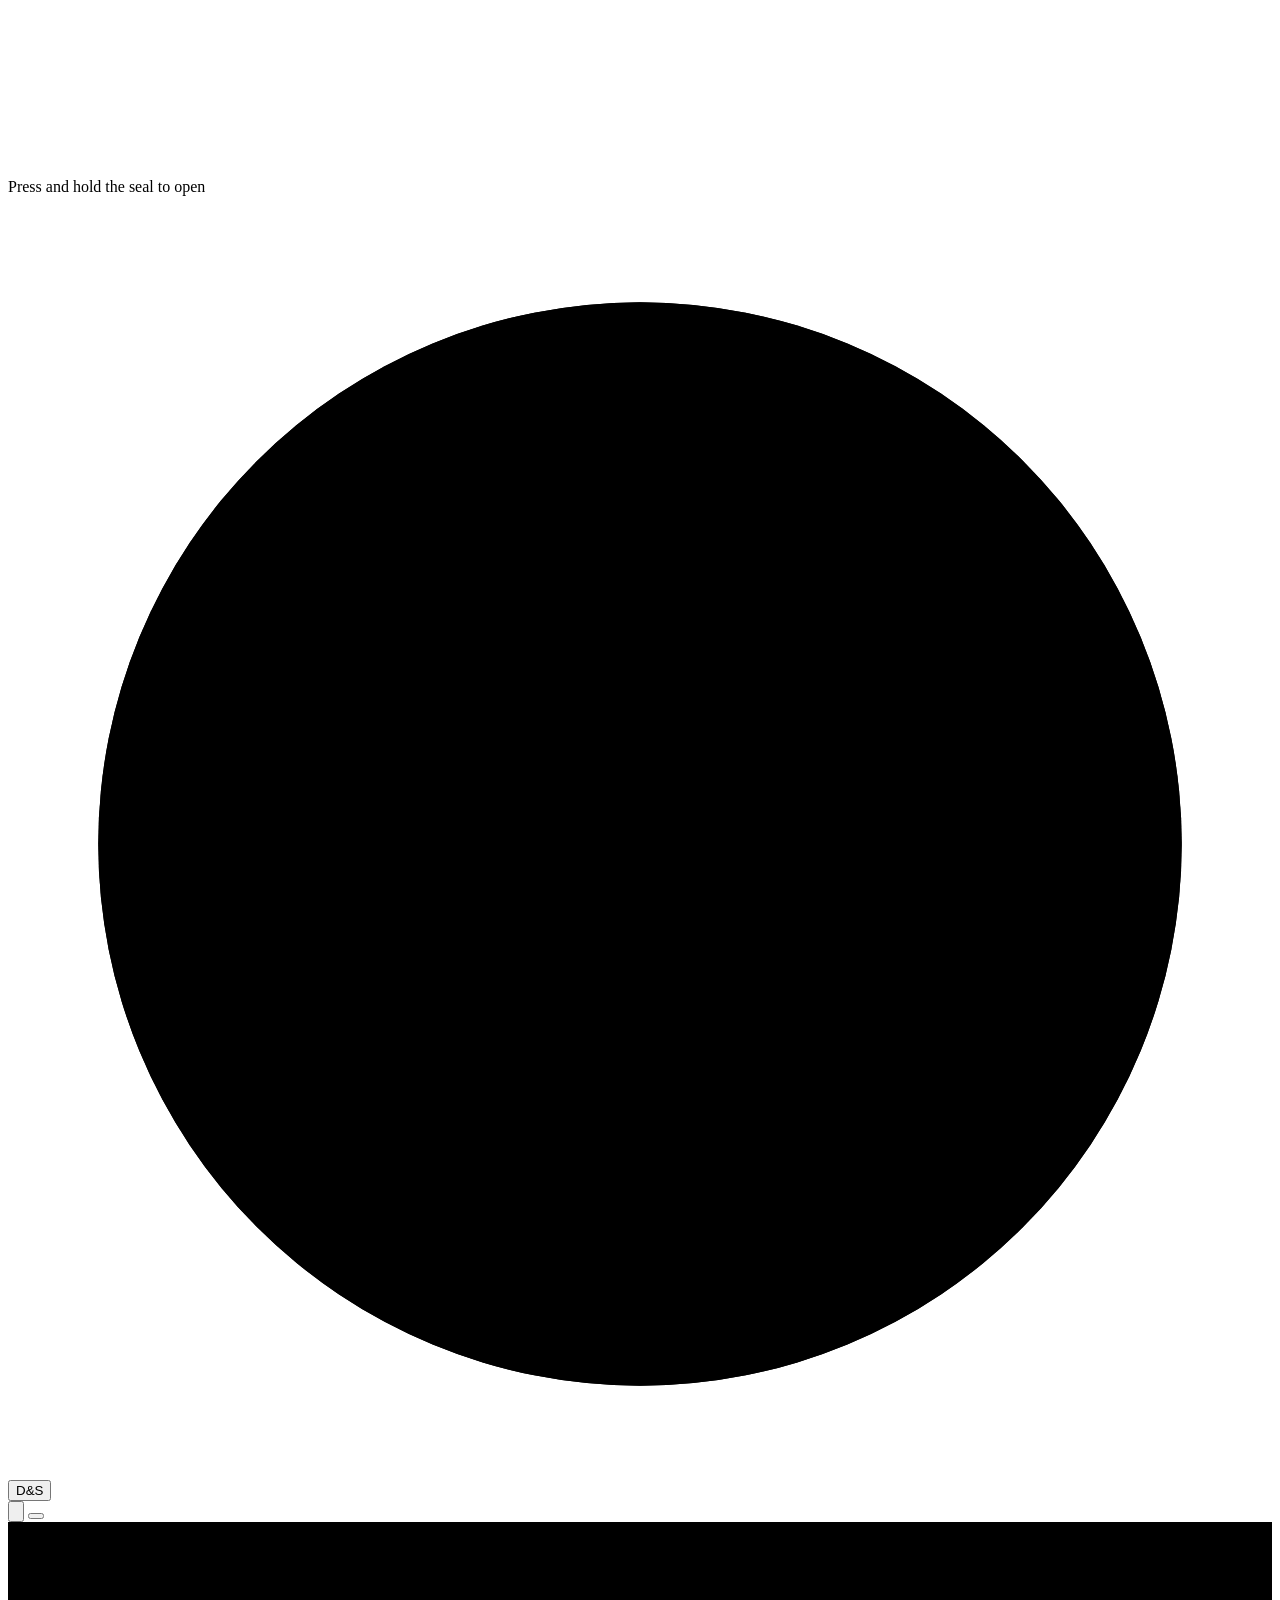
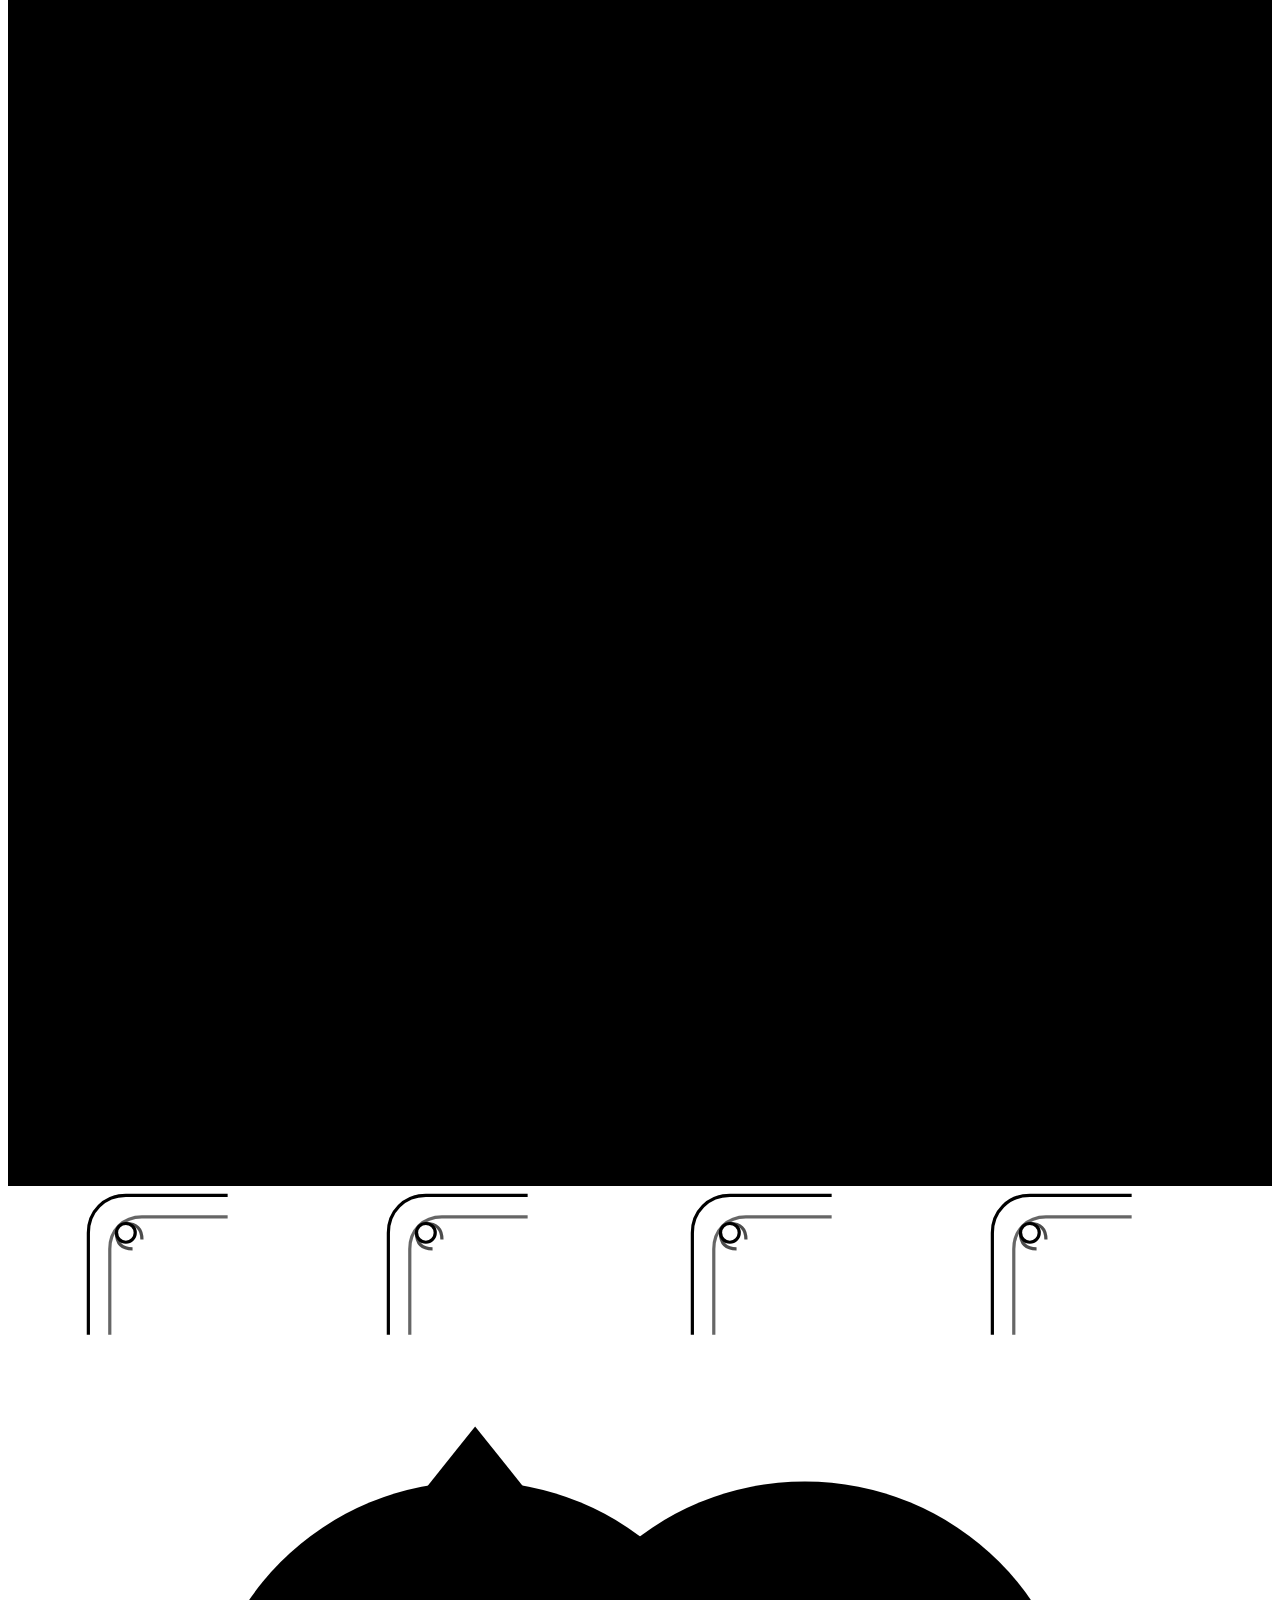
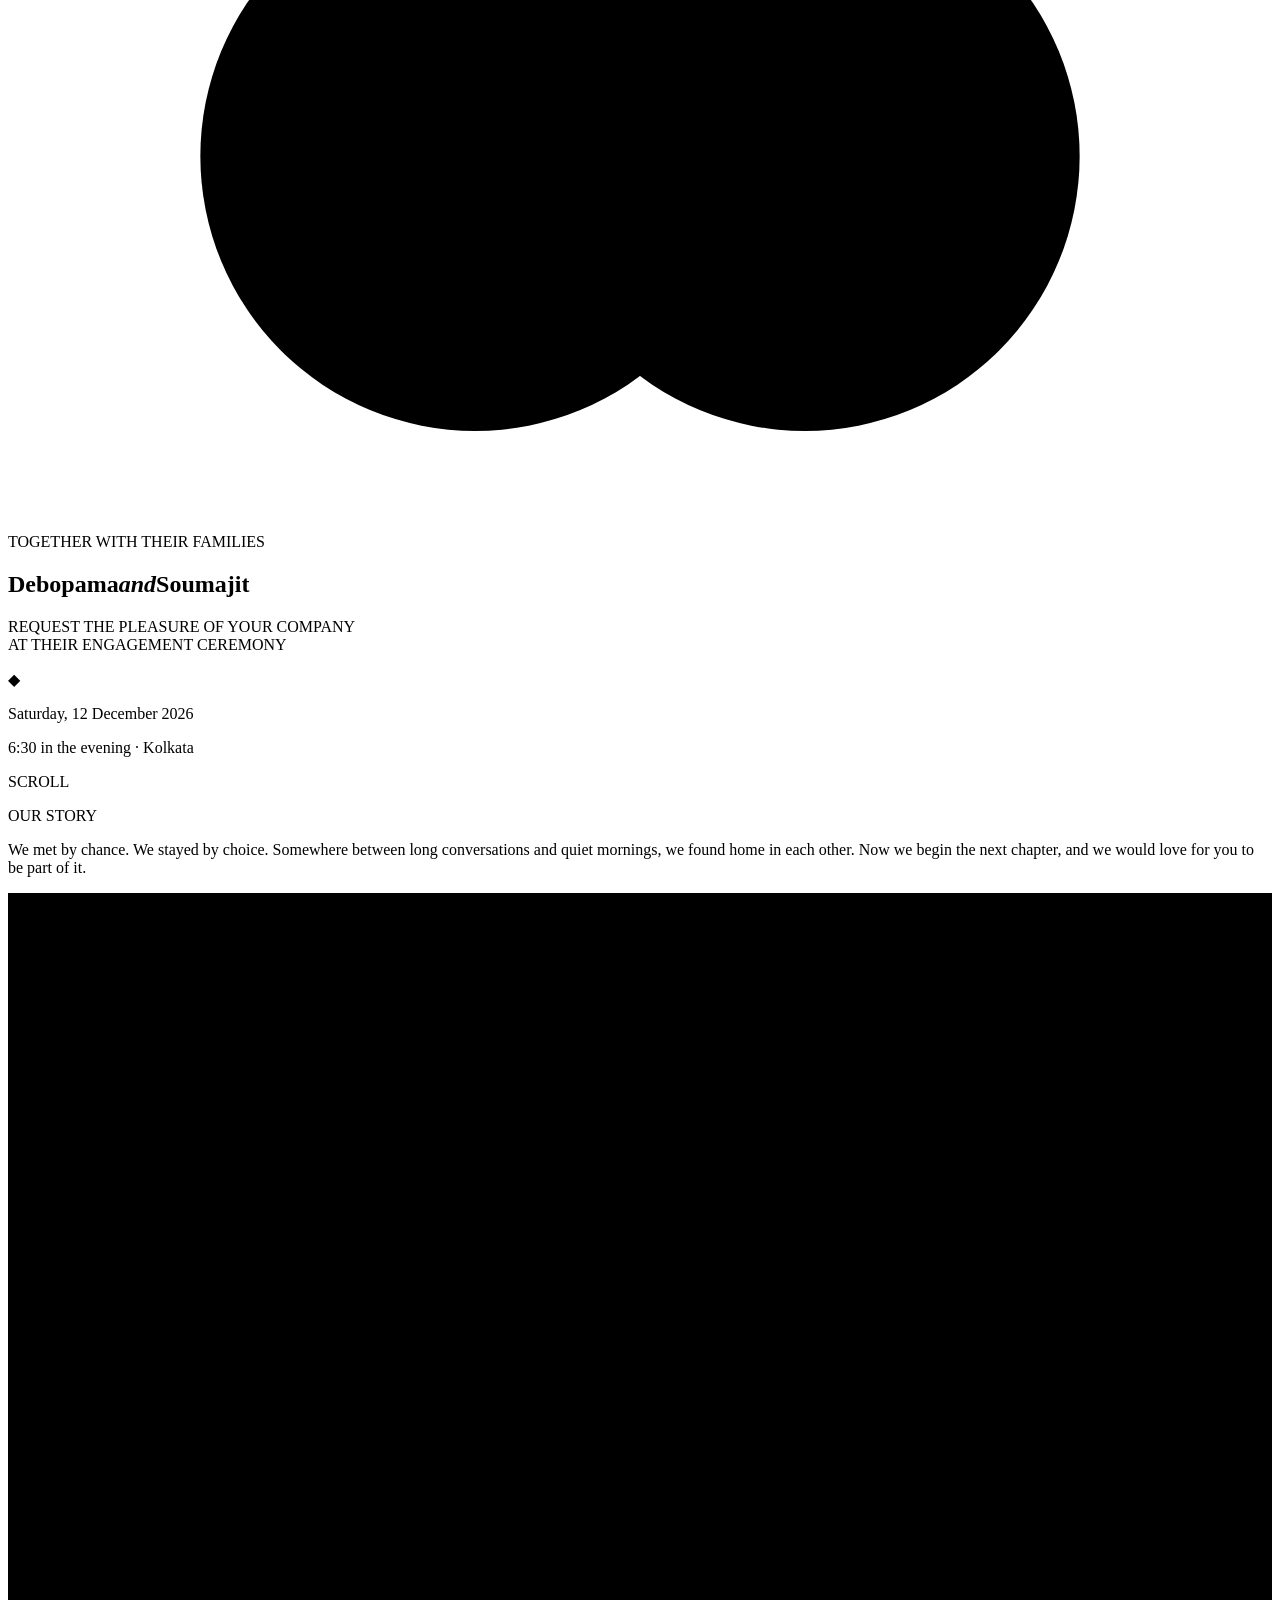
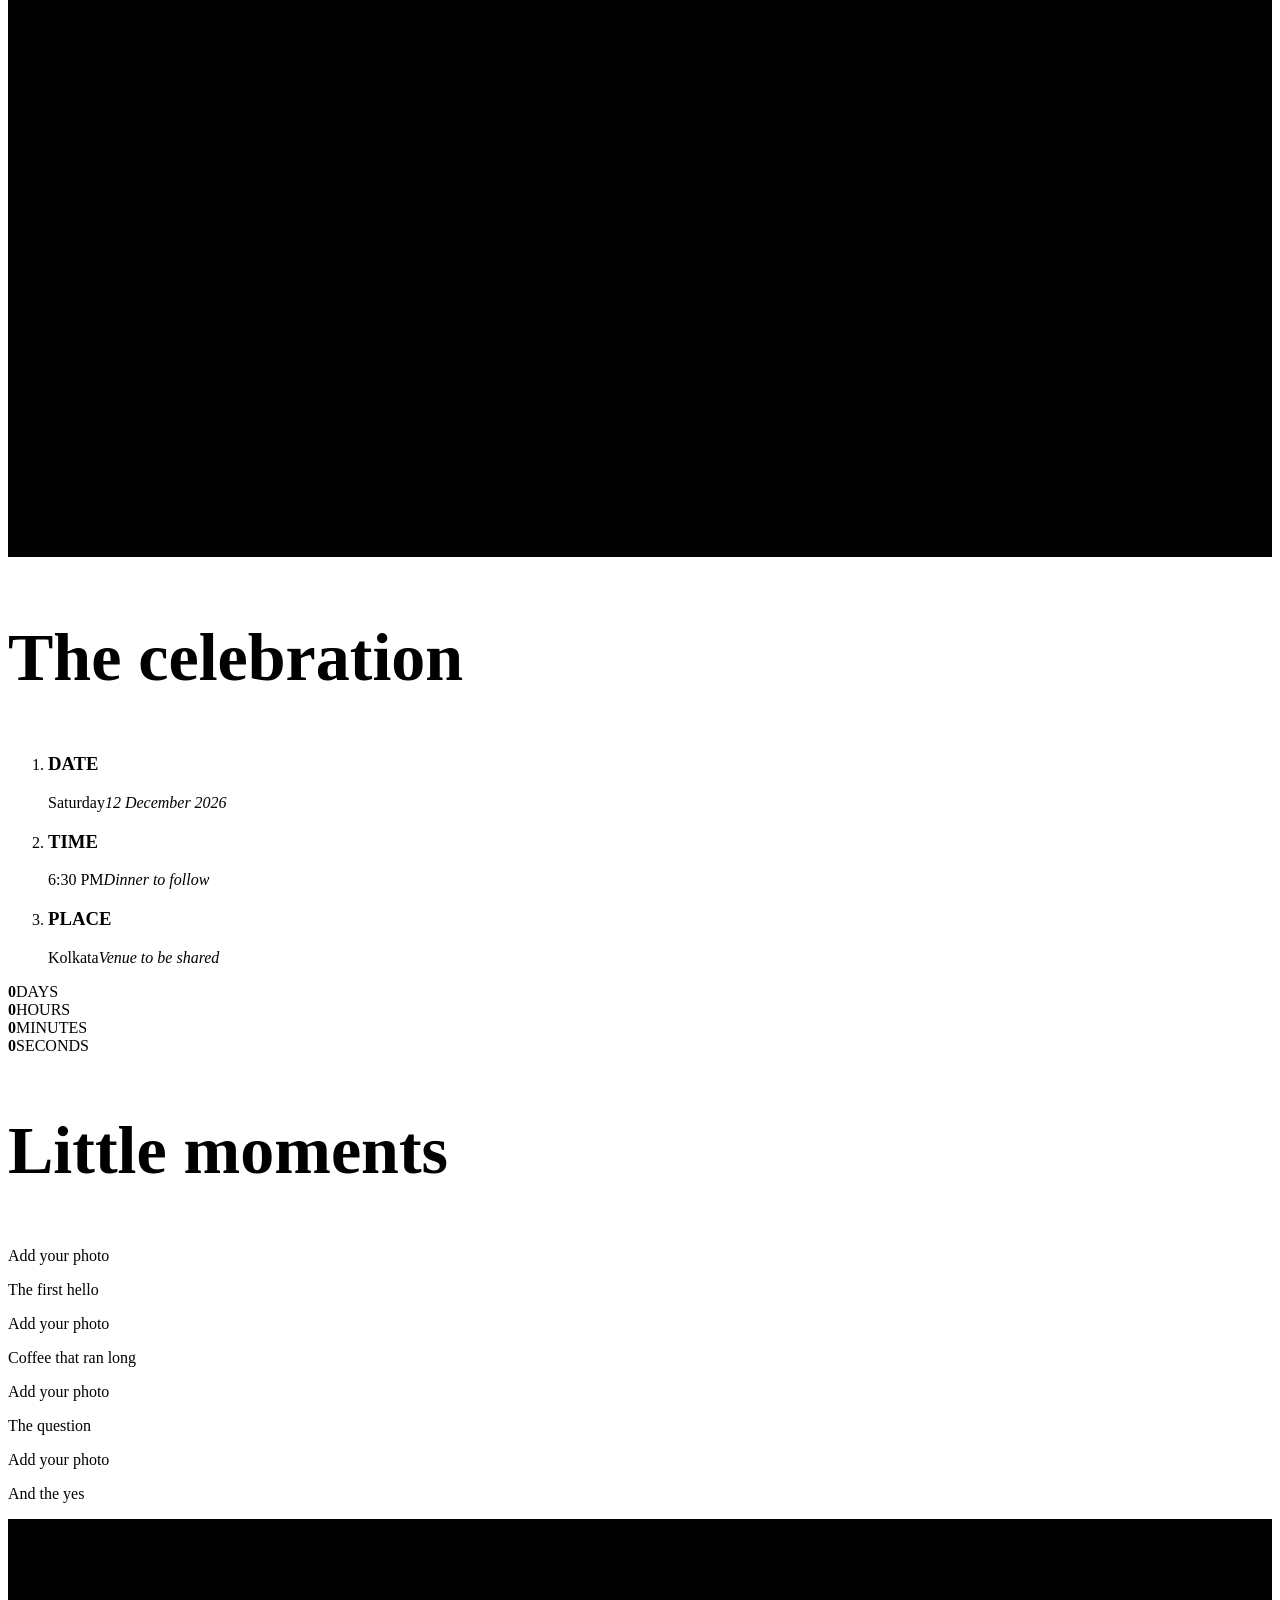
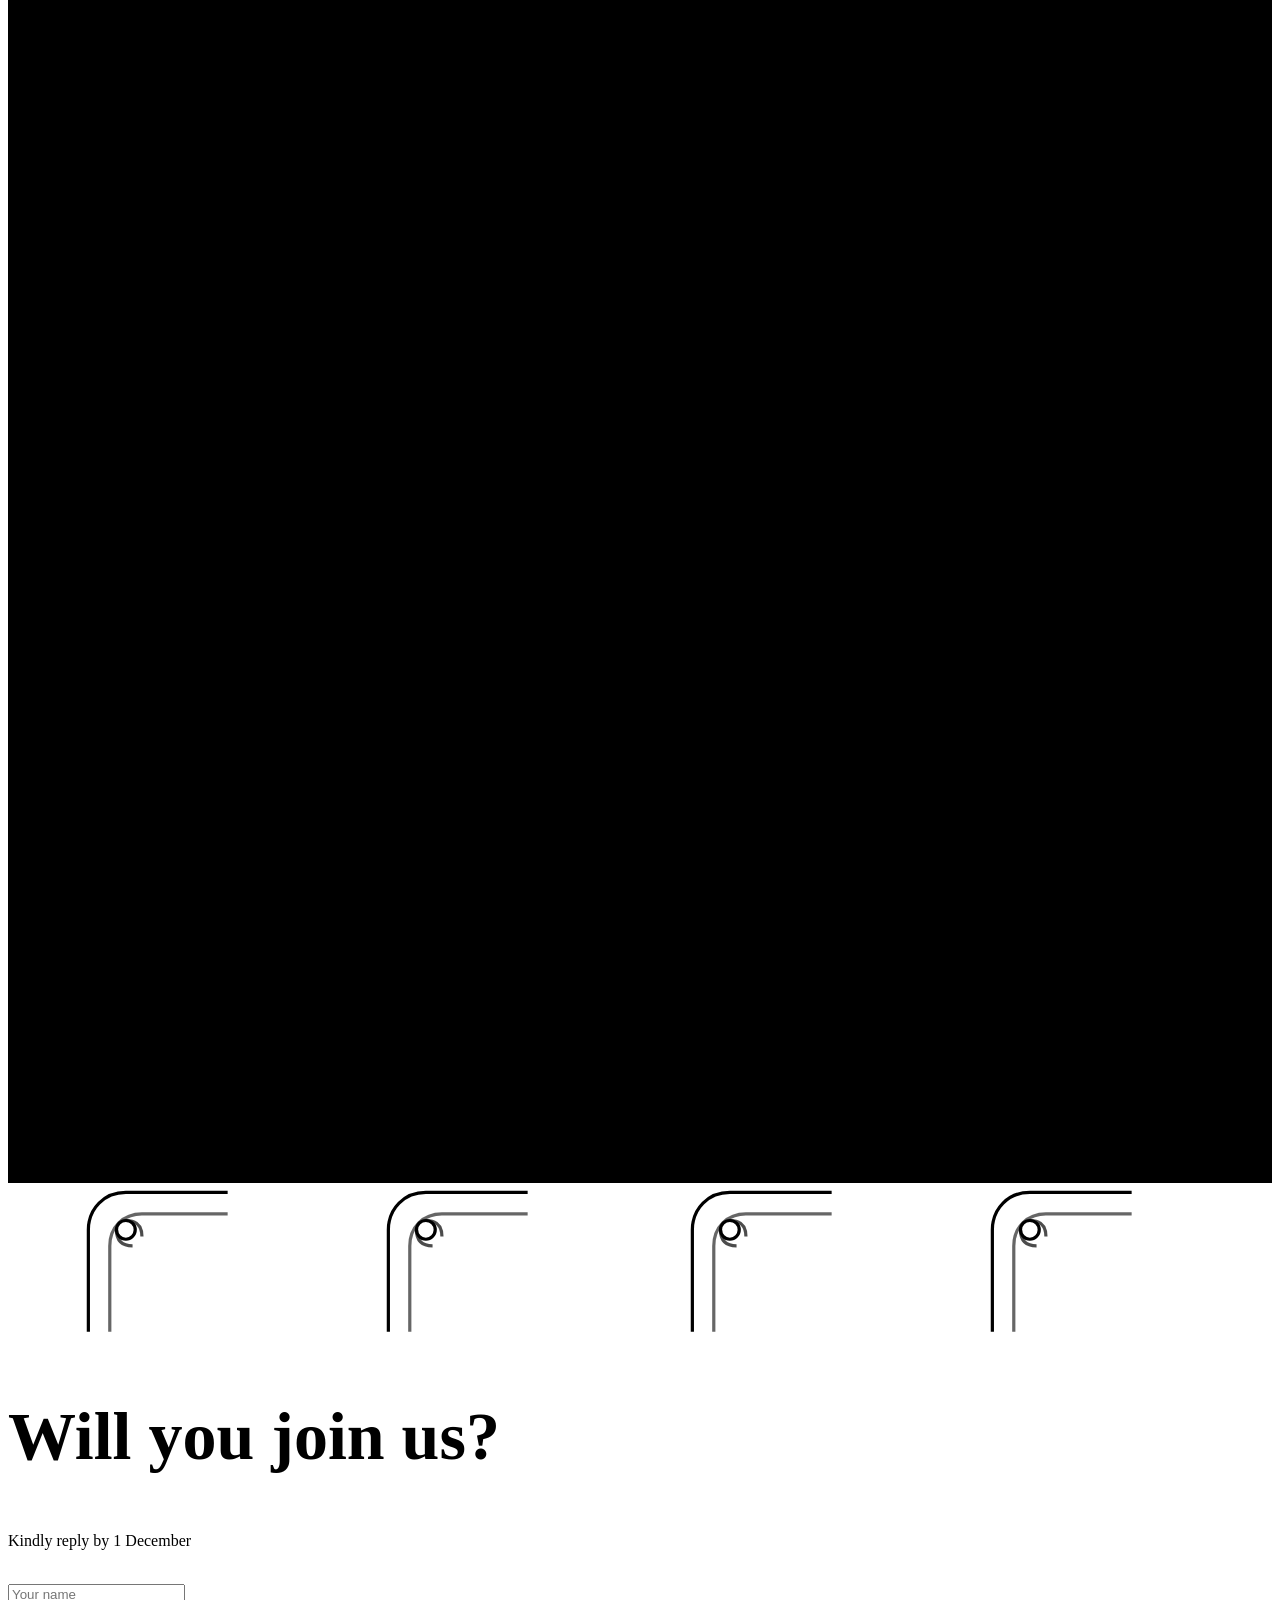
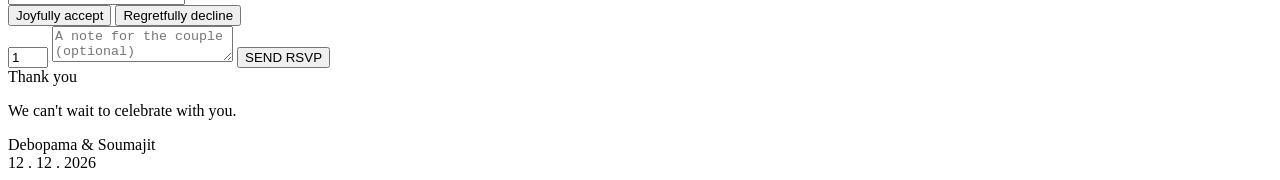
==== index.html @ e03171da "Add files via upload" ====
<!DOCTYPE html>
<html lang="en">
<head>
<meta charset="utf-8">
<meta name="viewport" content="width=device-width, initial-scale=1, viewport-fit=cover">
<meta name="theme-color" content="#efe6da">
<script>(function(){var t;try{t=localStorage.getItem("theme")}catch(e){}if(!t)t=matchMedia("(prefers-color-scheme: dark)").matches?"dark":"light";document.documentElement.setAttribute("data-theme",t)})()</script>
<meta name="description" content="Join us as we celebrate our engagement.">
<meta property="og:title" content="Debopama &amp; Soumajit | Engagement">
<meta property="og:description" content="You are warmly invited to celebrate with us.">
<meta property="og:type" content="website">
<!-- For a WhatsApp/Instagram link preview, add an ABSOLUTE image URL after you deploy:
<meta property="og:image" content="https://YOUR-SITE.com/assets/images/share.jpg"> -->
<title>Debopama &amp; Soumajit | Engagement</title>
<link rel="stylesheet" href="https://fonts.googleapis.com/css2?family=Cormorant+Garamond:ital,wght@0,300;0,400;0,500;0,600;1,400&amp;family=Great+Vibes&amp;display=swap">
<link rel="stylesheet" href="css/styles.css">
</head>
<body class="locked">

<svg width="0" height="0" style="position:absolute" aria-hidden="true"><defs>
  <symbol id="orn" viewBox="0 0 56 56"><g fill="none" stroke="currentColor" stroke-width="1.2"><path d="M2 54V16C2 8 8 2 16 2h38"/><path d="M10 54V22c0-7 5-12 12-12h32" opacity=".6"/><circle cx="16" cy="16" r="3.5"/><path d="M16 12.5c4 0 6 2 6 6M12.5 16c0 4 2 6 6 6" opacity=".7"/></g></symbol>
</defs></svg>

<div id="open">
  <svg class="threads" id="threads" aria-hidden="true"></svg>
  <div class="cardgrow" id="cardgrow"></div>
  <p class="ihint">Press and hold the seal to open</p>
  <div class="sealwrap" id="sealwrap">
    <svg class="ringp" viewBox="0 0 168 168" aria-hidden="true"><circle class="bg" cx="84" cy="84" r="72"/><circle class="fg" cx="84" cy="84" r="72"/></svg>
    <i class="glow"></i><i class="ripple"></i><i class="ripple r2"></i>
    <button class="seal2" id="seal" aria-label="Press and hold to open the invitation"><span class="half ini">D&amp;S</span></button>
  </div>
</div>

<div id="petals" aria-hidden="true"></div>
<button id="theme" aria-label="Switch to dark mode"><svg class="ico-moon" viewBox="0 0 24 24" aria-hidden="true"><path d="M20 14.5A8 8 0 019.5 4 8 8 0 1020 14.5z"/></svg><svg class="ico-sun" viewBox="0 0 24 24" aria-hidden="true"><circle cx="12" cy="12" r="4"/><path d="M12 2v2M12 20v2M2 12h2M20 12h2M4.9 4.9l1.4 1.4M17.7 17.7l1.4 1.4M4.9 19.1l1.4-1.4M17.7 6.3l1.4-1.4"/></svg></button>
<button id="music" aria-label="Play music"><b></b><b></b><b></b></button>

<main>
<section class="sheet hero">
  <svg class="frame" preserveAspectRatio="none" viewBox="0 0 100 100" aria-hidden="true"><rect x="0" y="0" width="100" height="100" pathLength="1"/><rect x="1.2" y="1.2" width="97.6" height="97.6" pathLength="1"/></svg>
  <svg class="corner tl" aria-hidden="true"><use href="#orn"/></svg><svg class="corner tr" aria-hidden="true"><use href="#orn"/></svg>
  <svg class="corner bl" aria-hidden="true"><use href="#orn"/></svg><svg class="corner br" aria-hidden="true"><use href="#orn"/></svg>

  <svg class="rings" viewBox="0 0 92 56" aria-hidden="true"><circle cx="34" cy="30" r="20" pathLength="1"/><circle cx="58" cy="30" r="20" pathLength="1"/><path d="M34 6l4 5-4 5-4-5z" fill="currentColor" stroke="none"/></svg>
  <p class="small st" style="--d:.6s">TOGETHER WITH THEIR FAMILIES</p>
  <h1 class="names st" style="--d:1s"><span data-k="bride">Debopama</span><i>and</i><span data-k="groom">Soumajit</span></h1>
  <p class="small st" style="--d:1.4s">REQUEST THE PLEASURE OF YOUR COMPANY<br>AT THEIR ENGAGEMENT CEREMONY</p>
  <div class="rule st" style="--d:1.7s">&#9670;</div>
  <p class="date st" style="--d:2s" data-k="dateLong">Saturday, 12 December 2026</p>
  <p class="small st" style="--d:2.2s;margin-top:8px"><span data-k="time">6:30 in the evening</span> &middot; <span data-k="city">Kolkata</span></p>
  <p class="more st" style="--d:2.8s">SCROLL</p>
</section>

<section id="story">
  <div class="stick">
    <p class="small story-h">OUR STORY</p>
    <p class="story-p" id="storyP" data-k="story">We met by chance. We stayed by choice. Somewhere between long conversations and quiet mornings, we found home in each other. Now we begin the next chapter, and we would love for you to be part of it.</p>
  </div>
</section>

<section class="sheet drawn" id="details">
  <svg class="frame" preserveAspectRatio="none" viewBox="0 0 100 100" aria-hidden="true"><rect x="0" y="0" width="100" height="100" pathLength="1"/><rect x="1.2" y="1.2" width="97.6" height="97.6" pathLength="1"/></svg>
  <h2 class="script st" style="font-size:clamp(44px,10vw,68px)">The celebration</h2>
  <ol class="det">
    <li class="tcard"><div class="tin flip" style="--d:0s"><h3>DATE</h3><p><span data-k="weekday">Saturday</span><em data-k="dateMed">12 December 2026</em></p></div></li>
    <li class="tcard"><div class="tin flip" style="--d:.15s"><h3>TIME</h3><p><span data-k="timeShort">6:30 PM</span><em>Dinner to follow</em></p></div></li>
    <li class="tcard"><div class="tin flip" style="--d:.3s"><h3>PLACE</h3><p><span data-k="city">Kolkata</span><em data-k="venue">Venue to be shared</em></p></div></li>
  </ol>
  <div class="cd" id="cd" aria-label="Countdown to the celebration"><div><b>0</b><span>DAYS</span></div><div><b>0</b><span>HOURS</span></div><div><b>0</b><span>MINUTES</span></div><div><b>0</b><span>SECONDS</span></div></div>
</section>

<section class="sheet" id="gallery" style="background:var(--ivory)">
  <h2 class="script st" style="font-size:clamp(44px,10vw,68px)">Little moments</h2>
  <div class="gal-grid">
    <div class="pol" data-rot="-5"><div class="ph">Add your photo</div><p>The first hello</p></div>
    <div class="pol" data-rot="4"><div class="ph">Add your photo</div><p>Coffee that ran long</p></div>
    <div class="pol" data-rot="5"><div class="ph">Add your photo</div><p>The question</p></div>
    <div class="pol" data-rot="-4"><div class="ph">Add your photo</div><p>And the yes</p></div>
  </div>
</section>

<section class="sheet drawn" id="rsvp">
  <svg class="frame" preserveAspectRatio="none" viewBox="0 0 100 100" aria-hidden="true"><rect x="0" y="0" width="100" height="100" pathLength="1"/><rect x="1.2" y="1.2" width="97.6" height="97.6" pathLength="1"/></svg>
  <svg class="corner tl" aria-hidden="true"><use href="#orn"/></svg><svg class="corner tr" aria-hidden="true"><use href="#orn"/></svg>
  <svg class="corner bl" aria-hidden="true"><use href="#orn"/></svg><svg class="corner br" aria-hidden="true"><use href="#orn"/></svg>
  <h2 class="script st" style="font-size:clamp(44px,10vw,68px)">Will you join us?</h2>
  <p class="small st" style="margin:8px 0 34px;--d:.1s">Kindly reply by <span data-k="rsvpBy">1 December</span></p>
  <form id="form" class="st" style="--d:.2s">
    <input class="field" name="name" required maxlength="80" placeholder="Your name" autocomplete="name">
    <div class="seg" role="group" aria-label="Attendance">
      <button type="button" data-v="yes" aria-pressed="true">Joyfully accept</button>
      <button type="button" data-v="no" aria-pressed="false">Regretfully decline</button>
    </div>
    <input class="field" id="guests" name="guests" type="number" min="1" max="6" value="1" aria-label="Number of guests">
    <textarea class="field" name="message" rows="2" maxlength="500" placeholder="A note for the couple (optional)"></textarea>
    <button class="go" type="submit">SEND RSVP</button>
  </form>
  <div class="thanks" id="thanks"><span class="script">Thank you</span><p id="who"></p><p id="thanksMsg" style="margin-top:10px;color:var(--mute)">We can't wait to celebrate with you.</p></div>
</section>
</main>

<footer><span class="script"><span data-k="bride">Debopama</span> &amp; <span data-k="groom">Soumajit</span></span><br><span data-k="dateShort">12 . 12 . 2026</span></footer>

<script src="js/config.js"></script>
<script src="js/main.js"></script>
</body>
</html>
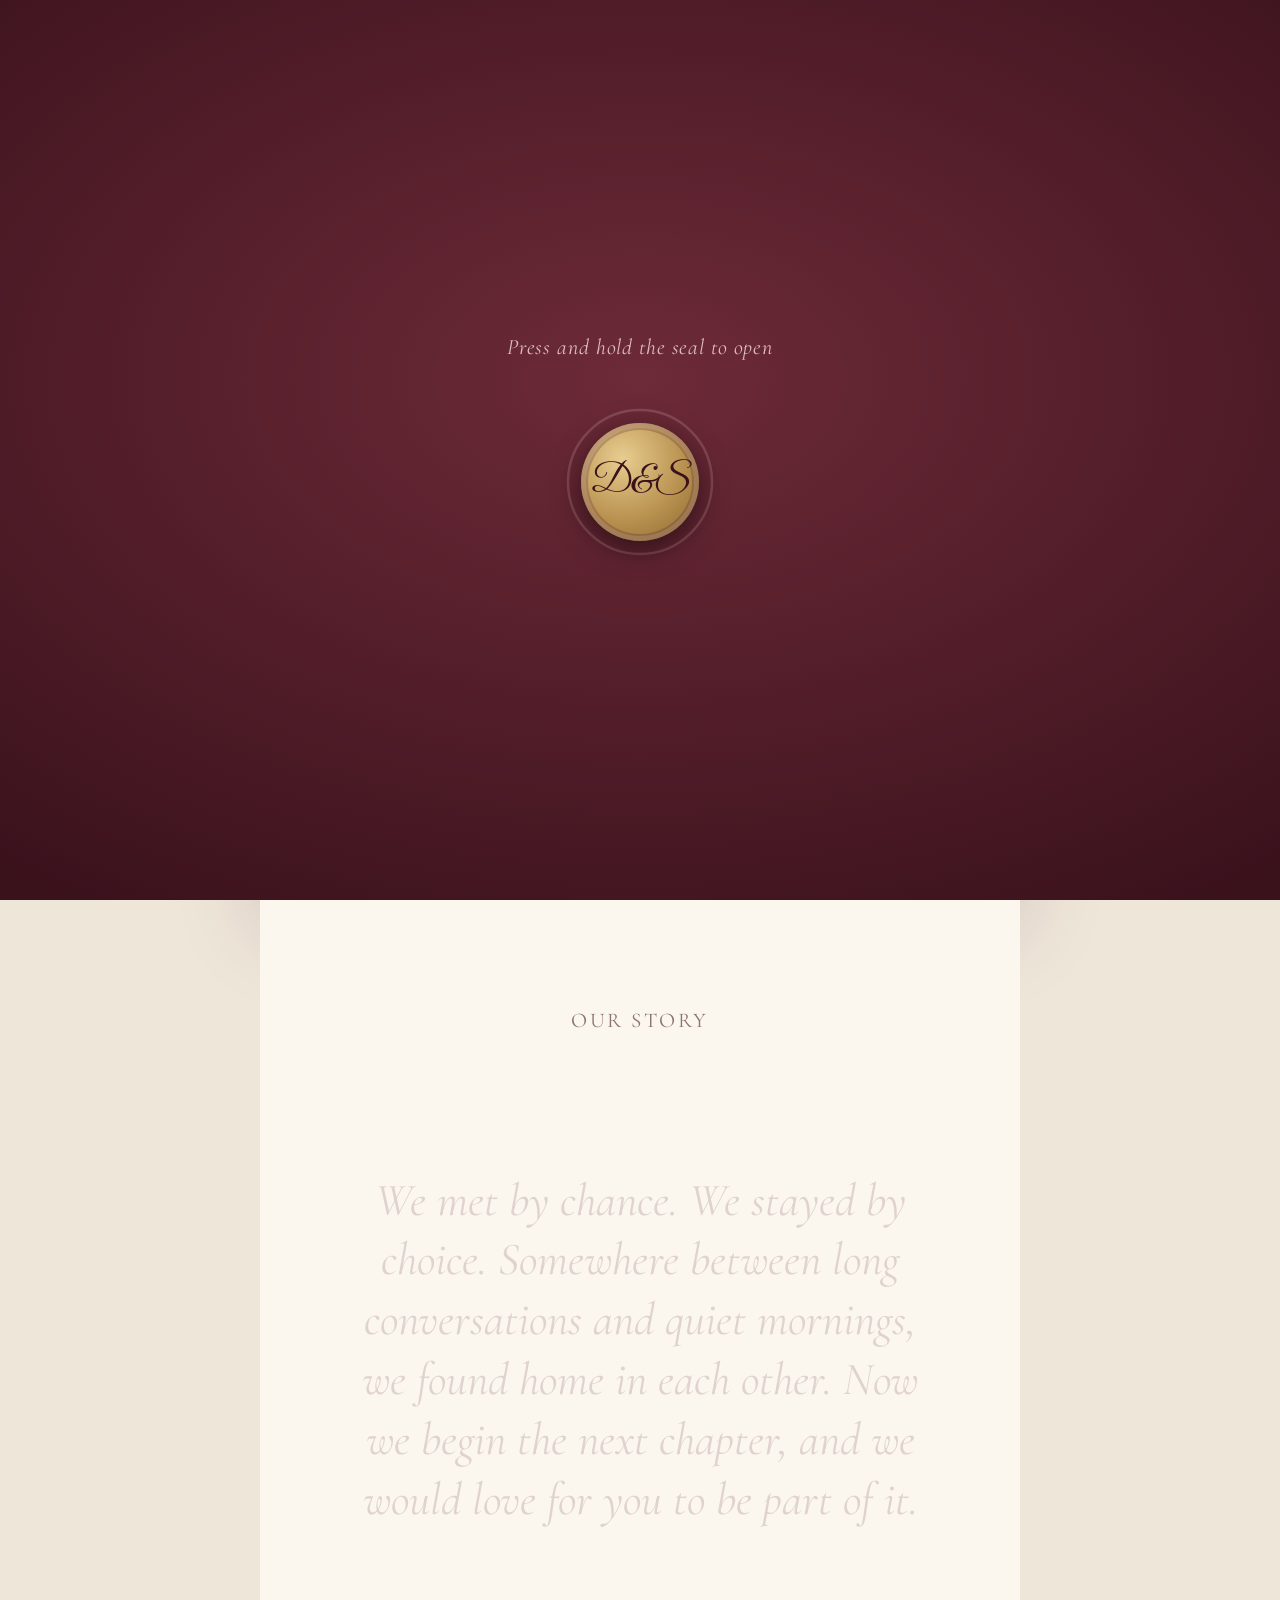
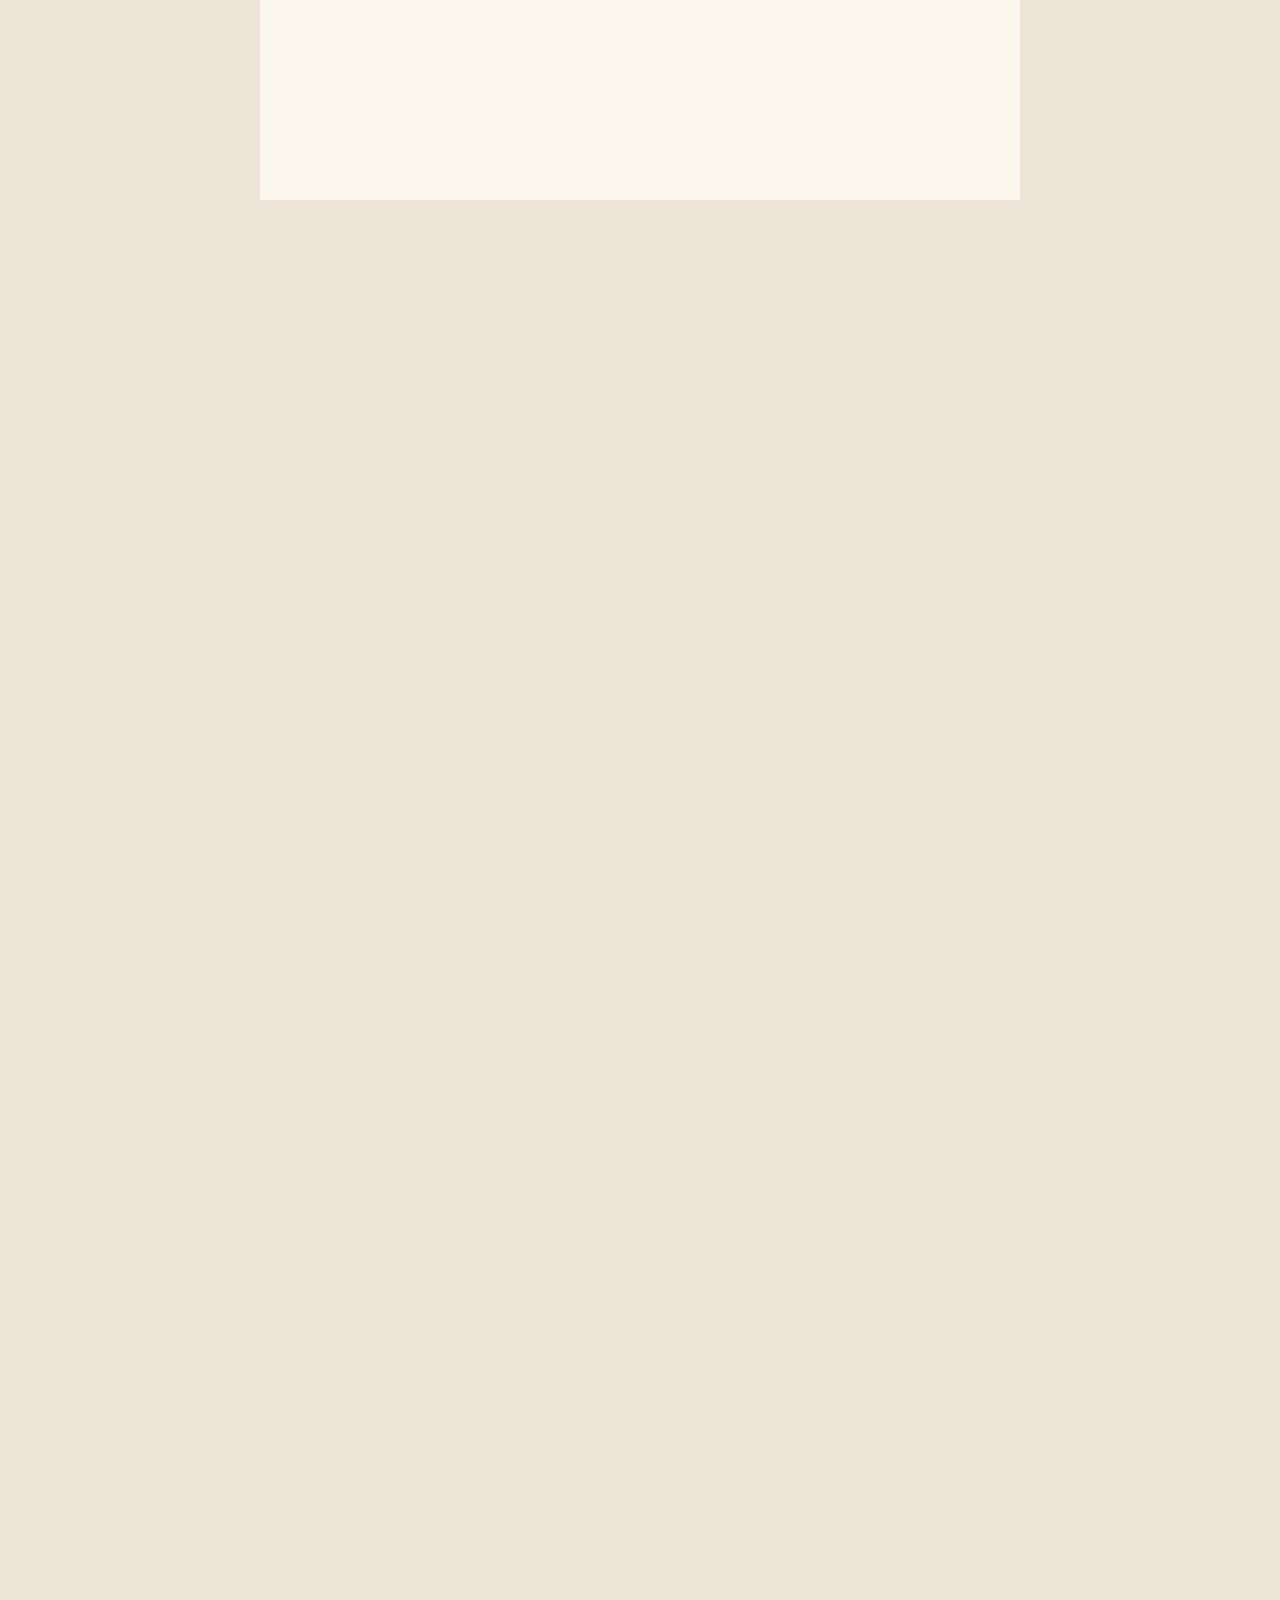
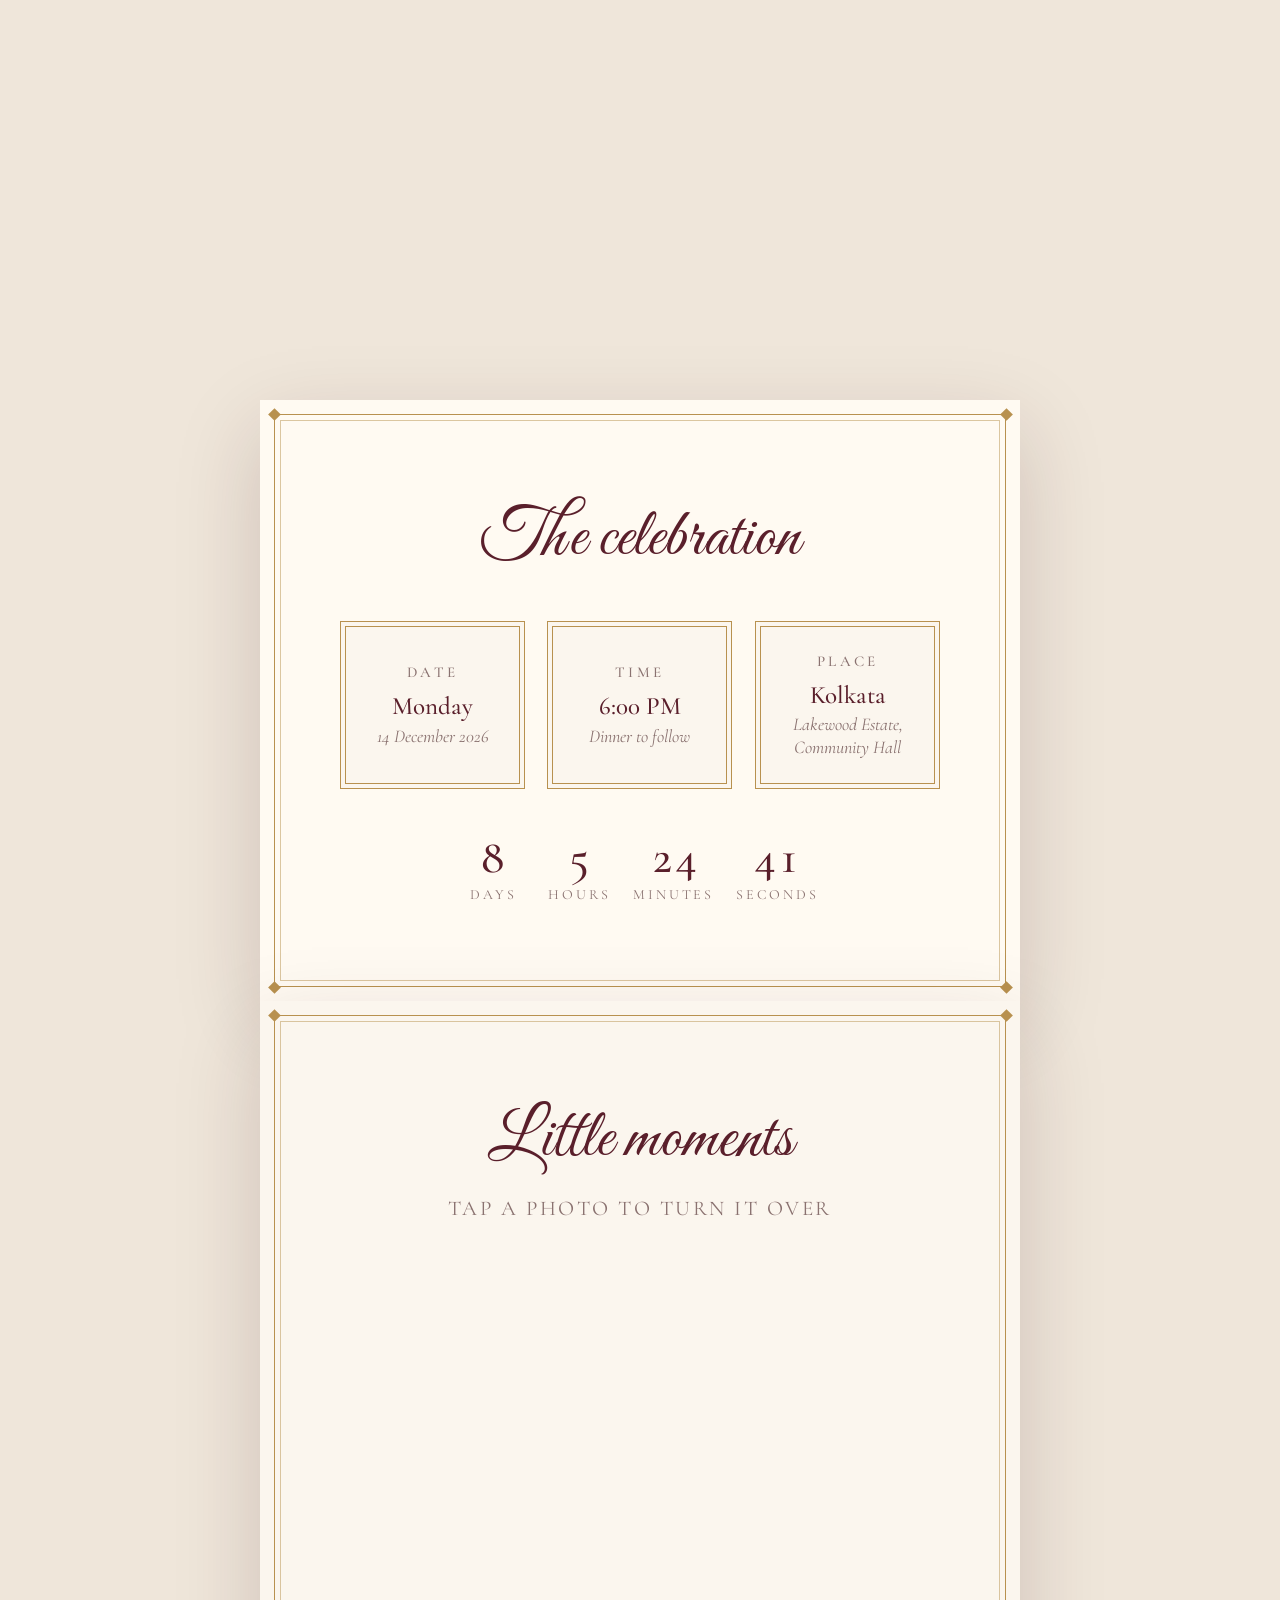
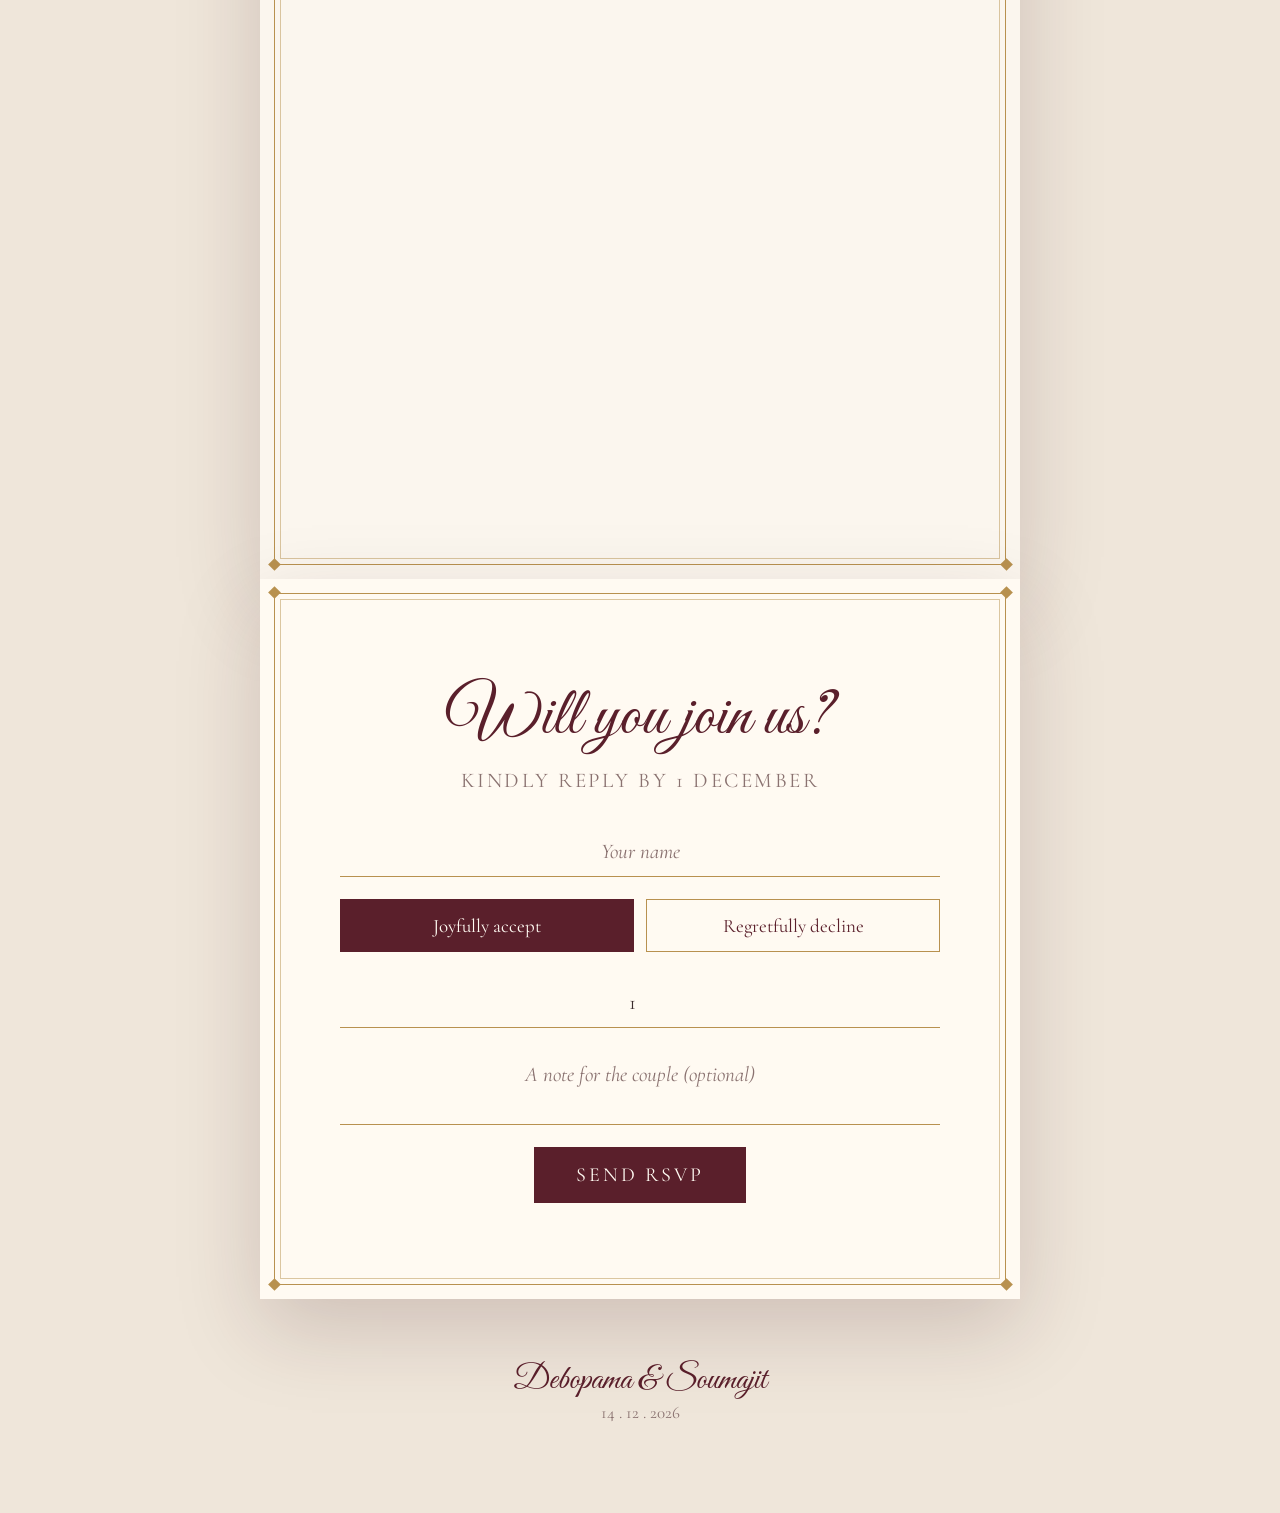
==== commit 2b2aac69: "Updated design and values" ====
--- a/index.html
+++ b/index.html
@@ -17,10 +17,6 @@
 </head>
 <body class="locked">
 
-<svg width="0" height="0" style="position:absolute" aria-hidden="true"><defs>
-  <symbol id="orn" viewBox="0 0 56 56"><g fill="none" stroke="currentColor" stroke-width="1.2"><path d="M2 54V16C2 8 8 2 16 2h38"/><path d="M10 54V22c0-7 5-12 12-12h32" opacity=".6"/><circle cx="16" cy="16" r="3.5"/><path d="M16 12.5c4 0 6 2 6 6M12.5 16c0 4 2 6 6 6" opacity=".7"/></g></symbol>
-</defs></svg>
-
 <div id="open">
   <svg class="threads" id="threads" aria-hidden="true"></svg>
   <div class="cardgrow" id="cardgrow"></div>
@@ -32,23 +28,23 @@
   </div>
 </div>
 
+<div id="thread" aria-hidden="true"><i class="tl"></i><i class="nd"></i><i class="kn"></i></div>
 <div id="petals" aria-hidden="true"></div>
 <button id="theme" aria-label="Switch to dark mode"><svg class="ico-moon" viewBox="0 0 24 24" aria-hidden="true"><path d="M20 14.5A8 8 0 019.5 4 8 8 0 1020 14.5z"/></svg><svg class="ico-sun" viewBox="0 0 24 24" aria-hidden="true"><circle cx="12" cy="12" r="4"/><path d="M12 2v2M12 20v2M2 12h2M20 12h2M4.9 4.9l1.4 1.4M17.7 17.7l1.4 1.4M4.9 19.1l1.4-1.4M17.7 6.3l1.4-1.4"/></svg></button>
 <button id="music" aria-label="Play music"><b></b><b></b><b></b></button>
 
 <main>
 <section class="sheet hero">
-  <svg class="frame" preserveAspectRatio="none" viewBox="0 0 100 100" aria-hidden="true"><rect x="0" y="0" width="100" height="100" pathLength="1"/><rect x="1.2" y="1.2" width="97.6" height="97.6" pathLength="1"/></svg>
-  <svg class="corner tl" aria-hidden="true"><use href="#orn"/></svg><svg class="corner tr" aria-hidden="true"><use href="#orn"/></svg>
-  <svg class="corner bl" aria-hidden="true"><use href="#orn"/></svg><svg class="corner br" aria-hidden="true"><use href="#orn"/></svg>
+  <div class="frame" aria-hidden="true"></div><i class="cn tl"></i><i class="cn tr"></i><i class="cn bl"></i><i class="cn br"></i>
 
   <svg class="rings" viewBox="0 0 92 56" aria-hidden="true"><circle cx="34" cy="30" r="20" pathLength="1"/><circle cx="58" cy="30" r="20" pathLength="1"/><path d="M34 6l4 5-4 5-4-5z" fill="currentColor" stroke="none"/></svg>
+  <p class="greet st" id="greet" hidden style="--d:.3s"></p>
   <p class="small st" style="--d:.6s">TOGETHER WITH THEIR FAMILIES</p>
   <h1 class="names st" style="--d:1s"><span data-k="bride">Debopama</span><i>and</i><span data-k="groom">Soumajit</span></h1>
   <p class="small st" style="--d:1.4s">REQUEST THE PLEASURE OF YOUR COMPANY<br>AT THEIR ENGAGEMENT CEREMONY</p>
   <div class="rule st" style="--d:1.7s">&#9670;</div>
-  <p class="date st" style="--d:2s" data-k="dateLong">Saturday, 12 December 2026</p>
-  <p class="small st" style="--d:2.2s;margin-top:8px"><span data-k="time">6:30 in the evening</span> &middot; <span data-k="city">Kolkata</span></p>
+  <p class="date st" style="--d:2s" data-k="dateLong">Monday, 14 December 2026</p>
+  <p class="small st" style="--d:2.2s;margin-top:8px"><span data-k="time">6:00 in the evening</span> &middot; <span data-k="city">Kolkata</span></p>
   <p class="more st" style="--d:2.8s">SCROLL</p>
 </section>
 
@@ -60,32 +56,33 @@
 </section>
 
 <section class="sheet drawn" id="details">
-  <svg class="frame" preserveAspectRatio="none" viewBox="0 0 100 100" aria-hidden="true"><rect x="0" y="0" width="100" height="100" pathLength="1"/><rect x="1.2" y="1.2" width="97.6" height="97.6" pathLength="1"/></svg>
+  <div class="frame" aria-hidden="true"></div><i class="cn tl"></i><i class="cn tr"></i><i class="cn bl"></i><i class="cn br"></i>
   <h2 class="script st" style="font-size:clamp(44px,10vw,68px)">The celebration</h2>
-  <ol class="det">
-    <li class="tcard"><div class="tin flip" style="--d:0s"><h3>DATE</h3><p><span data-k="weekday">Saturday</span><em data-k="dateMed">12 December 2026</em></p></div></li>
-    <li class="tcard"><div class="tin flip" style="--d:.15s"><h3>TIME</h3><p><span data-k="timeShort">6:30 PM</span><em>Dinner to follow</em></p></div></li>
-    <li class="tcard"><div class="tin flip" style="--d:.3s"><h3>PLACE</h3><p><span data-k="city">Kolkata</span><em data-k="venue">Venue to be shared</em></p></div></li>
-  </ol>
+  <div class="det">
+    <div class="tcard"><div class="tin flip" style="--d:0s"><h3>DATE</h3><p><span data-k="weekday">Monday</span><em data-k="dateMed">14 December 2026</em></p></div></div>
+    <div class="tcard"><div class="tin flip" style="--d:.15s"><h3>TIME</h3><p><span data-k="timeShort">6:00 PM</span><em>Dinner to follow</em></p></div></div>
+    <div class="tcard"><div class="tin flip" style="--d:.3s"><h3>PLACE</h3><p><span data-k="city">Kolkata</span><em data-k="venue">Lakewood Estate, Community Hall</em></p></div></div>
+  </div>
   <div class="cd" id="cd" aria-label="Countdown to the celebration"><div><b>0</b><span>DAYS</span></div><div><b>0</b><span>HOURS</span></div><div><b>0</b><span>MINUTES</span></div><div><b>0</b><span>SECONDS</span></div></div>
 </section>
 
-<section class="sheet" id="gallery" style="background:var(--ivory)">
+<section class="sheet drawn" id="gallery" style="background:var(--ivory)">
+  <div class="frame" aria-hidden="true"></div><i class="cn tl"></i><i class="cn tr"></i><i class="cn bl"></i><i class="cn br"></i>
   <h2 class="script st" style="font-size:clamp(44px,10vw,68px)">Little moments</h2>
+  <p class="small st" style="margin-top:14px;--d:.1s">Tap a photo to turn it over</p>
   <div class="gal-grid">
-    <div class="pol" data-rot="-5"><div class="ph">Add your photo</div><p>The first hello</p></div>
-    <div class="pol" data-rot="4"><div class="ph">Add your photo</div><p>Coffee that ran long</p></div>
-    <div class="pol" data-rot="5"><div class="ph">Add your photo</div><p>The question</p></div>
-    <div class="pol" data-rot="-4"><div class="ph">Add your photo</div><p>And the yes</p></div>
+    <div class="pol" data-rot="-5"><div class="pf"><div class="front"><div class="ph">Add your photo</div><p>The first hello</p></div><div class="back"><p class="note">Write the story behind this photo.</p></div></div></div>
+    <div class="pol" data-rot="4"><div class="pf"><div class="front"><div class="ph">Add your photo</div><p>Coffee that ran long</p></div><div class="back"><p class="note">Write the story behind this photo.</p></div></div></div>
+    <div class="pol" data-rot="5"><div class="pf"><div class="front"><div class="ph">Add your photo</div><p>The question</p></div><div class="back"><p class="note">Write the story behind this photo.</p></div></div></div>
+    <div class="pol" data-rot="-4"><div class="pf"><div class="front"><div class="ph">Add your photo</div><p>And the yes</p></div><div class="back"><p class="note">Write the story behind this photo.</p></div></div></div>
   </div>
 </section>
 
 <section class="sheet drawn" id="rsvp">
-  <svg class="frame" preserveAspectRatio="none" viewBox="0 0 100 100" aria-hidden="true"><rect x="0" y="0" width="100" height="100" pathLength="1"/><rect x="1.2" y="1.2" width="97.6" height="97.6" pathLength="1"/></svg>
-  <svg class="corner tl" aria-hidden="true"><use href="#orn"/></svg><svg class="corner tr" aria-hidden="true"><use href="#orn"/></svg>
-  <svg class="corner bl" aria-hidden="true"><use href="#orn"/></svg><svg class="corner br" aria-hidden="true"><use href="#orn"/></svg>
+  <div class="frame" aria-hidden="true"></div><i class="cn tl"></i><i class="cn tr"></i><i class="cn bl"></i><i class="cn br"></i>
   <h2 class="script st" style="font-size:clamp(44px,10vw,68px)">Will you join us?</h2>
   <p class="small st" style="margin:8px 0 34px;--d:.1s">Kindly reply by <span data-k="rsvpBy">1 December</span></p>
+  <p class="small" id="seatsNote" hidden style="margin:-14px 0 26px"></p>
   <form id="form" class="st" style="--d:.2s">
     <input class="field" name="name" required maxlength="80" placeholder="Your name" autocomplete="name">
     <div class="seg" role="group" aria-label="Attendance">
@@ -96,11 +93,11 @@
     <textarea class="field" name="message" rows="2" maxlength="500" placeholder="A note for the couple (optional)"></textarea>
     <button class="go" type="submit">SEND RSVP</button>
   </form>
-  <div class="thanks" id="thanks"><span class="script">Thank you</span><p id="who"></p><p id="thanksMsg" style="margin-top:10px;color:var(--mute)">We can't wait to celebrate with you.</p></div>
+  <div class="thanks" id="thanks"><span class="script">Thank you</span><p id="who"></p><p style="margin-top:10px;color:var(--mute)">We can't wait to celebrate with you.</p></div>
 </section>
 </main>
 
-<footer><span class="script"><span data-k="bride">Debopama</span> &amp; <span data-k="groom">Soumajit</span></span><br><span data-k="dateShort">12 . 12 . 2026</span></footer>
+<footer><span class="script"><span data-k="bride">Debopama</span> &amp; <span data-k="groom">Soumajit</span></span><br><span data-k="dateShort">14 . 12 . 2026</span></footer>
 
 <script src="js/config.js"></script>
 <script src="js/main.js"></script>
--- a/css/styles.css
+++ b/css/styles.css
@@ -0,0 +1,200 @@
+/* Debopama & Soumajit: engagement invitation styles.
+   Colours and theme tokens are at the top (:root and :root[data-theme="dark"]). */
+:root{
+  --ivory:#fbf6ee;--paper:#fffaf2;--wine:#5a1f2b;--wine2:#3a121c;--gold:#b8914f;--blush:#f1d9d4;--ink:#3a2a2c;--mute:#8a7270;--out:#efe6da;--glass:rgba(255,250,242,.85);--pol:#fff;--phc:rgba(90,31,43,.55);
+  --serif:"Cormorant Garamond",Georgia,"Times New Roman",serif;--script:"Great Vibes","Snell Roundhand","Apple Chancery",cursive;
+  box-sizing:border-box;padding-top:env(safe-area-inset-top,0px);padding-bottom:env(safe-area-inset-bottom,0px);
+}
+@media (prefers-color-scheme:dark){:root:not([data-theme="light"]){--ivory:#1b1013;--paper:#26161b;--wine:#f1d9d4;--gold:#d2ae6b;--ink:#eadbd6;--mute:#b39d99;--out:#0e0709;--glass:rgba(38,22,27,.82);--pol:#2f1d23;--phc:rgba(241,217,212,.5);color-scheme:dark}}
+:root[data-theme="dark"]{--ivory:#1b1013;--paper:#26161b;--wine:#f1d9d4;--gold:#d2ae6b;--ink:#eadbd6;--mute:#b39d99;--out:#0e0709;--glass:rgba(38,22,27,.82);--pol:#2f1d23;--phc:rgba(241,217,212,.5);color-scheme:dark}
+html{scroll-padding-top:env(safe-area-inset-top,0px);scroll-behavior:smooth}
+*{box-sizing:border-box}
+body{margin:0;background:var(--out);color:var(--ink);font-family:var(--serif);font-size:20px;-webkit-font-smoothing:antialiased}
+body.locked{overflow:hidden;height:100%}
+h1,h2,h3,p{margin:0}
+.script{font-family:var(--script);font-weight:400;color:var(--wine)}
+
+/* ---------- intro: hold the seal, threads join, card appears ---------- */
+#open{position:fixed;inset:0;z-index:50;display:flex;flex-direction:column;align-items:center;justify-content:center;gap:38px;color:#f1d9d4;transition:opacity 1s ease,visibility 0s 1s;touch-action:none;-webkit-user-select:none;user-select:none}
+#open::before{content:"";position:absolute;inset:0;z-index:-1;background:radial-gradient(80% 70% at 50% 42%,#6d2a38,var(--wine2));transition:opacity 1.3s ease}
+#open.out::before{opacity:0}
+#open.gone{opacity:0;visibility:hidden;pointer-events:none}
+.ihint{font-size:22px;font-style:italic;letter-spacing:.04em;opacity:.85;text-align:center;padding:0 24px;transition:opacity .5s}
+.go .ihint{opacity:0}
+.sealwrap{position:relative;width:168px;height:168px;display:flex;align-items:center;justify-content:center}
+.ringp{position:absolute;inset:0;width:100%;height:100%;transform:rotate(-90deg);pointer-events:none;transition:opacity .4s}
+.ringp circle{fill:none;stroke-width:2.5}
+.ringp .bg{stroke:rgba(241,217,212,.18)}
+.ringp .fg{stroke:#e8cf94;stroke-linecap:round;stroke-dasharray:452.4;stroke-dashoffset:452.4;transition:stroke-dashoffset .5s ease-out}
+.holding .ringp .fg{stroke-dashoffset:0;transition:stroke-dashoffset var(--hold,1.3s) linear}
+.go .ringp{opacity:0}
+.seal2{position:relative;width:118px;height:118px;padding:0;border:0;border-radius:50%;background:none;cursor:pointer;filter:drop-shadow(0 8px 14px rgba(0,0,0,.5));touch-action:none;-webkit-touch-callout:none;-webkit-tap-highlight-color:transparent;animation:pulse 2.6s ease-in-out infinite}
+@keyframes pulse{50%{transform:scale(1.06)}}
+@keyframes tremble{0%,100%{transform:scale(1.1)}25%{transform:scale(1.1) translate(-1px,1px)}75%{transform:scale(1.1) translate(1px,-1px)}}
+.holding .seal2{animation:tremble .14s linear infinite}
+.go .seal2{animation:bloom 1.1s cubic-bezier(.5,0,.3,1) forwards}
+@keyframes bloom{0%{transform:scale(1.1)}35%{transform:scale(1.22);filter:drop-shadow(0 0 28px rgba(240,217,143,.95)) brightness(1.25)}100%{transform:scale(.2);opacity:0;filter:drop-shadow(0 0 40px rgba(240,217,143,.9)) brightness(1.6)}}
+.glow{position:absolute;left:50%;top:50%;width:160px;height:160px;margin:-80px;border-radius:50%;background:radial-gradient(circle,rgba(240,217,143,.75),transparent 65%);opacity:0;pointer-events:none}
+.go .glow{animation:glow 1.4s ease-out forwards}
+@keyframes glow{0%{opacity:0;transform:scale(.4)}35%{opacity:1;transform:scale(1.2)}100%{opacity:0;transform:scale(3)}}
+.ripple{position:absolute;left:50%;top:50%;width:118px;height:118px;margin:-59px;border-radius:50%;border:1.5px solid #e8cf94;opacity:0;pointer-events:none}
+.go .ripple{animation:ripple 1.5s ease-out forwards}.go .r2{animation-delay:.3s}
+@keyframes ripple{0%{opacity:.9;transform:scale(.9)}100%{opacity:0;transform:scale(4.6)}}
+.spark{position:absolute;width:14px;height:14px;margin:-7px;background:#f6e3a4;clip-path:polygon(50% 0,60% 40%,100% 50%,60% 60%,50% 100%,40% 60%,0 50%,40% 40%);opacity:0;pointer-events:none;animation:twinkle 1.7s ease-in-out forwards}
+@keyframes twinkle{0%{opacity:0;transform:scale(0) rotate(0)}40%{opacity:1;transform:scale(var(--s,1)) rotate(45deg)}100%{opacity:0;transform:translateY(-16px) scale(0) rotate(90deg)}}
+.half{position:absolute;inset:0;display:flex;align-items:center;justify-content:center;border-radius:50%;font-family:var(--script);font-size:38px;color:var(--wine2);
+  background:radial-gradient(circle at 35% 30%,#e8cd90,var(--gold) 55%,#85652f);box-shadow:inset 0 0 0 5px rgba(255,255,255,.12),inset 0 0 0 7px rgba(90,31,43,.25);
+  transition:transform .9s cubic-bezier(.2,.7,.2,1),opacity .9s}
+.threads{position:absolute;inset:0;z-index:2;width:100%;height:100%;pointer-events:none;filter:drop-shadow(0 0 6px rgba(232,207,148,.6));transition:opacity 1s}
+.threads path,.threads circle{fill:none;stroke:#e8cf94;stroke-linecap:round;stroke-dasharray:1;stroke-dashoffset:1}
+.threads path{stroke-width:2;transition:stroke-dashoffset 1.3s cubic-bezier(.45,0,.25,1) .3s}
+.threads circle{stroke-width:2.4;transition:stroke-dashoffset 1s ease-in-out 1.45s}
+.go .threads path,.go .threads circle{stroke-dashoffset:0}
+.out .threads{opacity:0}
+.cardgrow{position:fixed;z-index:1;background:var(--paper);border-radius:3px;opacity:0;pointer-events:none;transition:transform 1.5s cubic-bezier(.65,0,.2,1),opacity .6s ease}
+.cardgrow.on{opacity:1}
+
+/* ---------- card sections ---------- */
+.sheet{position:relative;max-width:760px;margin:0 auto;background:var(--paper);padding:clamp(48px,9vw,96px) clamp(26px,7vw,80px);text-align:center;
+  box-shadow:0 30px 80px rgba(60,20,30,.18)}
+.sheet + .sheet{margin-top:0}
+.sheet{--fi:14px}
+@property --a{syntax:'<angle>';inherits:false;initial-value:0deg}
+.frame{--a:0deg;position:absolute;inset:var(--fi);border:1px solid var(--gold);pointer-events:none;
+  -webkit-mask-image:conic-gradient(#000 var(--a),transparent calc(var(--a) + 1deg));mask-image:conic-gradient(#000 var(--a),transparent calc(var(--a) + 1deg));transition:--a 2.8s cubic-bezier(.5,0,.2,1) .2s}
+.frame::after{content:"";position:absolute;inset:5px;border:1px solid var(--gold);opacity:.5}
+.drawn .frame,.opened .hero .frame{--a:360deg}
+.cn{position:absolute;width:9px;height:9px;background:var(--gold);transform:rotate(45deg);opacity:0;transition:opacity 1s 2s;pointer-events:none}
+.cn.tl{top:calc(var(--fi) - 4.5px);left:calc(var(--fi) - 4.5px)}.cn.tr{top:calc(var(--fi) - 4.5px);right:calc(var(--fi) - 4.5px)}
+.cn.bl{bottom:calc(var(--fi) - 4.5px);left:calc(var(--fi) - 4.5px)}.cn.br{bottom:calc(var(--fi) - 4.5px);right:calc(var(--fi) - 4.5px)}
+.opened .hero .cn,.drawn .cn{opacity:1}
+.small{font-size:clamp(17px,3.6vw,21px);letter-spacing:.12em;color:var(--mute);text-transform:uppercase}
+.names{font-family:var(--script);color:var(--wine);font-size:clamp(58px,15vw,112px);line-height:1.02;margin:18px 0}
+.names i{display:block;font-family:var(--serif);font-style:italic;font-size:.28em;color:var(--gold);line-height:1.6}
+.date{font-size:clamp(24px,5vw,32px);font-weight:500;color:var(--wine);letter-spacing:.06em}
+.rule{display:flex;align-items:center;justify-content:center;gap:14px;color:var(--gold);margin:30px auto;max-width:280px}
+.rule::before,.rule::after{content:"";flex:1;height:1px;background:currentColor;opacity:.6}
+.rings{width:92px;height:56px;margin:0 auto 14px;display:block;color:var(--gold)}
+.rings circle{fill:none;stroke:currentColor;stroke-width:1.6;stroke-dasharray:1;stroke-dashoffset:1;transition:stroke-dashoffset 2.4s cubic-bezier(.5,0,.2,1) 1.2s}
+.rings circle + circle{transition-delay:1.7s}
+.opened .rings circle,.drawn .rings circle{stroke-dashoffset:0}
+.st{opacity:0;transform:translateY(22px);transition:opacity 1.2s ease,transform 1.2s cubic-bezier(.16,1,.3,1);transition-delay:var(--d,0s)}
+.opened .hero .st,.drawn .st,.st.on{opacity:1;transform:none}
+.hero{min-height:100vh;min-height:100svh;display:flex;flex-direction:column;justify-content:center}
+.more{margin-top:34px;font-size:15px;letter-spacing:.2em;color:var(--mute);animation:bob 2.4s ease-in-out infinite}
+@keyframes bob{50%{transform:translateY(6px)}}
+
+/* story */
+#story{height:300vh;max-width:760px;margin:0 auto}
+#story .stick{position:sticky;top:0;height:100vh;height:100svh;display:flex;align-items:center;justify-content:center;padding:0 clamp(26px,7vw,80px);background:var(--ivory);text-align:center}
+.story-p{font-size:clamp(28px,5.6vw,46px);line-height:1.3;font-weight:400;font-style:italic;color:var(--wine)}
+.w{opacity:.16}
+.story-h{position:absolute;top:12%;left:0;right:0}
+
+/* details */
+.det{display:grid;grid-template-columns:repeat(3,minmax(0,1fr));gap:clamp(8px,2.4vw,22px);align-items:stretch;margin-top:40px}
+.tcard{display:flex;perspective:900px}
+.tin{flex:1;display:flex;flex-direction:column;justify-content:center;padding:clamp(16px,3.4vw,30px) clamp(6px,2vw,18px);background:var(--ivory);border:1px solid var(--gold);outline:1px solid var(--gold);outline-offset:-6px;transition:transform .25s ease-out;transform-style:preserve-3d;will-change:transform}
+.tin h3{font-size:clamp(10px,2.4vw,15px);letter-spacing:clamp(.1em,.6vw,.22em);color:var(--mute);font-weight:500;margin-bottom:10px}
+.tin p{font-size:clamp(17px,3.5vw,25px);line-height:1.25;color:var(--wine);font-weight:500;overflow-wrap:anywhere}
+.tin p em{display:block;font-size:clamp(12px,2.5vw,18px);font-weight:400;color:var(--mute);margin-top:2px}
+.flip{opacity:0;transform:rotateX(-70deg) translateY(30px);transform-origin:top;transition:opacity 1s,transform 1.2s cubic-bezier(.16,1,.3,1);transition-delay:var(--d,0s)}
+.flip.on{opacity:1;transform:none}
+.cd{display:flex;justify-content:center;gap:clamp(10px,3vw,22px);margin-top:44px}
+.cd div{min-width:64px}
+.cd b{display:block;font-size:clamp(34px,8vw,48px);font-weight:500;color:var(--wine);font-variant-numeric:tabular-nums;line-height:1}
+.cd span{font-size:14px;letter-spacing:.2em;color:var(--mute)}
+
+/* gallery */
+.gal-grid{display:grid;grid-template-columns:repeat(2,1fr);gap:clamp(18px,4vw,34px);margin-top:44px}
+.pol{perspective:1000px;cursor:pointer;will-change:transform;-webkit-tap-highlight-color:transparent}
+.pf{position:relative;transform-style:preserve-3d;transition:transform .9s cubic-bezier(.2,.8,.2,1)}
+.pol.flipped .pf{transform:rotateY(180deg)}
+.front,.back{background:var(--pol);padding:12px 12px 16px;box-shadow:0 14px 34px rgba(60,20,30,.18);backface-visibility:hidden;-webkit-backface-visibility:hidden}
+.back{position:absolute;inset:0;transform:rotateY(180deg);display:flex;align-items:center;justify-content:center;text-align:center;padding:22px;background:var(--pol) repeating-linear-gradient(180deg,transparent 0 31px,rgba(184,145,79,.25) 31px 32px)}
+.pol .note{font-size:27px;line-height:1.35;margin:0}
+.pol .ph{aspect-ratio:4/5;display:flex;align-items:center;justify-content:center;font-size:16px;font-style:italic;color:var(--phc)}
+.pol:nth-child(1) .ph{background:linear-gradient(150deg,#f6e3df,#e0bdb8)}
+.pol:nth-child(2) .ph{background:linear-gradient(200deg,#efe2cd,#d9c29b)}
+.pol:nth-child(3) .ph{background:linear-gradient(120deg,#ead7dc,#cfa9b5)}
+.pol:nth-child(4) .ph{background:linear-gradient(170deg,#f3e9e0,#dcc6b8)}
+.pol p{font-family:var(--script);font-size:26px;color:var(--wine);margin-top:8px}
+
+/* rsvp */
+.field{display:block;width:100%;margin-bottom:22px;padding:12px 4px;border:0;border-bottom:1px solid var(--gold);background:transparent;color:var(--ink);font:inherit;font-size:21px;text-align:center;outline:none;border-radius:0}
+.field:focus-visible{border-bottom-width:2px}
+.field::placeholder{color:var(--mute);font-style:italic}
+textarea.field{resize:none}
+.seg{display:grid;grid-template-columns:1fr 1fr;gap:12px;margin:8px 0 26px}
+.seg button{padding:14px 8px;font:inherit;font-size:19px;cursor:pointer;background:transparent;color:var(--wine);border:1px solid var(--gold);transition:background .3s,color .3s}
+.seg button[aria-pressed=true]{background:var(--wine);color:var(--paper);border-color:var(--wine)}
+.go{padding:16px 42px;border:0;background:var(--wine);color:var(--paper);font:inherit;font-size:20px;letter-spacing:.14em;cursor:pointer;transition:background .3s}
+.go:hover{filter:brightness(.9)}
+button:focus-visible{outline:2px solid var(--gold);outline-offset:3px}
+.thanks{display:none;padding:20px 0}
+.thanks .script{font-size:54px;display:block;margin-bottom:8px}
+.note{margin-top:26px;font-size:15px;color:var(--mute);font-style:italic}
+footer{text-align:center;padding:60px 24px 90px;color:var(--mute);font-size:17px}
+footer .script{font-size:34px}
+
+/* petals + music */
+#petals{position:fixed;inset:0;pointer-events:none;z-index:20;overflow:hidden}
+.petal{position:absolute;top:-30px;background:var(--blush);opacity:.7;border-radius:150% 0 150% 0;animation:fall linear infinite}
+@keyframes fall{0%{transform:translate3d(0,-5vh,0) rotate(0)}50%{transform:translate3d(40px,55vh,0) rotate(180deg)}100%{transform:translate3d(-20px,110vh,0) rotate(360deg)}}
+#music{position:fixed;right:18px;bottom:calc(18px + env(safe-area-inset-bottom,0px));z-index:30;width:46px;height:46px;border-radius:50%;border:1px solid var(--gold);background:var(--glass);-webkit-backdrop-filter:blur(14px);backdrop-filter:blur(14px);color:var(--wine);cursor:pointer;display:flex;align-items:center;justify-content:center;gap:3px;opacity:0;transition:opacity 1s}
+.opened #music{opacity:1}
+#music b{width:2px;height:6px;border-radius:2px;background:currentColor}
+#music.on b{animation:eq 1s ease-in-out infinite alternate}
+#music.on b:nth-child(2){animation-delay:.25s}#music.on b:nth-child(3){animation-delay:.5s}
+@keyframes eq{to{height:16px}}
+@media (max-width:560px){.gal-grid{gap:14px}.front,.back{padding:8px 8px 12px}.pol p{font-size:21px}}
+@media (prefers-reduced-motion:reduce){.petal,.seal,.more{animation:none}.st,.flip{opacity:1;transform:none;transition:none}.frame{--a:360deg;transition:none}.rings circle{stroke-dashoffset:0;transition:none}.cn{opacity:1}html{scroll-behavior:auto}}
+/* theme toggle */
+#theme{position:fixed;right:18px;bottom:calc(72px + env(safe-area-inset-bottom,0px));z-index:30;width:46px;height:46px;border-radius:50%;border:1px solid var(--gold);background:var(--glass);-webkit-backdrop-filter:blur(14px);backdrop-filter:blur(14px);color:var(--wine);cursor:pointer;display:flex;align-items:center;justify-content:center;opacity:0;transition:opacity 1s}
+.opened #theme{opacity:1}
+#theme svg{width:20px;height:20px;fill:none;stroke:currentColor;stroke-width:1.6;stroke-linecap:round;stroke-linejoin:round}
+#theme .ico-sun{display:none}
+:root[data-theme="dark"] #theme .ico-sun{display:block}
+:root[data-theme="dark"] #theme .ico-moon{display:none}
+body,.sheet,#story .stick{transition:background-color .5s ease,color .5s ease}
+:root[data-theme="dark"] .pol:nth-child(1) .ph{background:linear-gradient(150deg,#4a2a33,#2e171e)}
+:root[data-theme="dark"] .pol:nth-child(2) .ph{background:linear-gradient(200deg,#4a3d2a,#2e2417)}
+:root[data-theme="dark"] .pol:nth-child(3) .ph{background:linear-gradient(120deg,#45283a,#2a1623)}
+:root[data-theme="dark"] .pol:nth-child(4) .ph{background:linear-gradient(170deg,#3f2f2c,#2a1d1b)}
+:root[data-theme="dark"] .sheet{box-shadow:0 30px 80px rgba(0,0,0,.6)}
+/* mobile */
+html{-webkit-text-size-adjust:100%}
+button,input,textarea{touch-action:manipulation}
+body.locked{overscroll-behavior:none}
+@media (max-width:560px){
+  body{font-size:18px}
+  .sheet{--fi:12px}
+  #thread{left:3px}
+  .sheet{padding-left:30px;padding-right:30px}.cd{gap:8px}.cd div{min-width:56px}.ihint{font-size:20px}
+}
+@media (max-height:520px) and (orientation:landscape){.hero{min-height:auto}.sealwrap{transform:scale(.8)}.sheet{padding-top:40px;padding-bottom:40px}}
+.pol .ph{overflow:hidden}
+.pol .ph img{display:block;width:100%;height:100%;object-fit:cover}
+
+/* ---- signature features ---- */
+/* stitched thread */
+#thread{position:fixed;top:0;bottom:0;left:max(7px,calc(50% - 408px));width:2px;z-index:6;pointer-events:none;opacity:0;transition:opacity 1.2s}
+.opened #thread{opacity:1}
+#thread .tl{position:absolute;left:0;top:0;width:2px;height:var(--p,0%);background:repeating-linear-gradient(180deg,var(--gold) 0 7px,transparent 7px 13px)}
+#thread .nd{position:absolute;left:-3px;top:var(--p,0%);width:8px;height:8px;margin-top:-4px;background:var(--gold);transform:rotate(45deg);box-shadow:0 0 10px var(--gold)}
+#thread .kn{position:absolute;left:-9px;bottom:42px;width:20px;height:20px;border:2px solid var(--gold);border-radius:50%;opacity:0;transform:scale(.2);transition:opacity .6s,transform .8s cubic-bezier(.2,1.4,.3,1),background .6s,box-shadow .6s}
+#thread.knot .kn{opacity:1;transform:none}
+#thread.tied .kn{background:var(--gold);box-shadow:0 0 18px var(--gold)}
+.greet{font-family:var(--script);font-size:clamp(30px,7vw,44px);color:var(--gold);margin-bottom:8px}
+/* RSVP seat pass */
+.pass{position:relative;max-width:420px;margin:10px auto 0;padding:28px 22px;border:1px dashed var(--gold);background:var(--ivory);animation:rise .9s cubic-bezier(.16,1,.3,1)}
+@keyframes rise{from{opacity:0;transform:translateY(24px) scale(.96)}}
+.pass::before,.pass::after{content:"";position:absolute;top:50%;width:18px;height:18px;margin-top:-9px;border-radius:50%;background:var(--paper);border:1px solid var(--gold)}
+.pass::before{left:-10px}.pass::after{right:-10px}
+.pass small{letter-spacing:.3em;font-size:13px;color:var(--mute)}
+.pass b.script{display:block;font-size:46px;margin:6px 0}
+.pass p{margin:4px 0;font-size:18px}
+.pbtn{display:flex;flex-wrap:wrap;gap:10px;justify-content:center;margin-top:20px}
+.pbtn button{padding:10px 16px;border:1px solid var(--gold);background:transparent;color:var(--wine);font:inherit;font-size:16px;cursor:pointer}
+@media (prefers-reduced-motion:reduce){.pass{animation:none}.pf{transition:none}}
+.pass .pa{font-size:15px;color:var(--mute)}
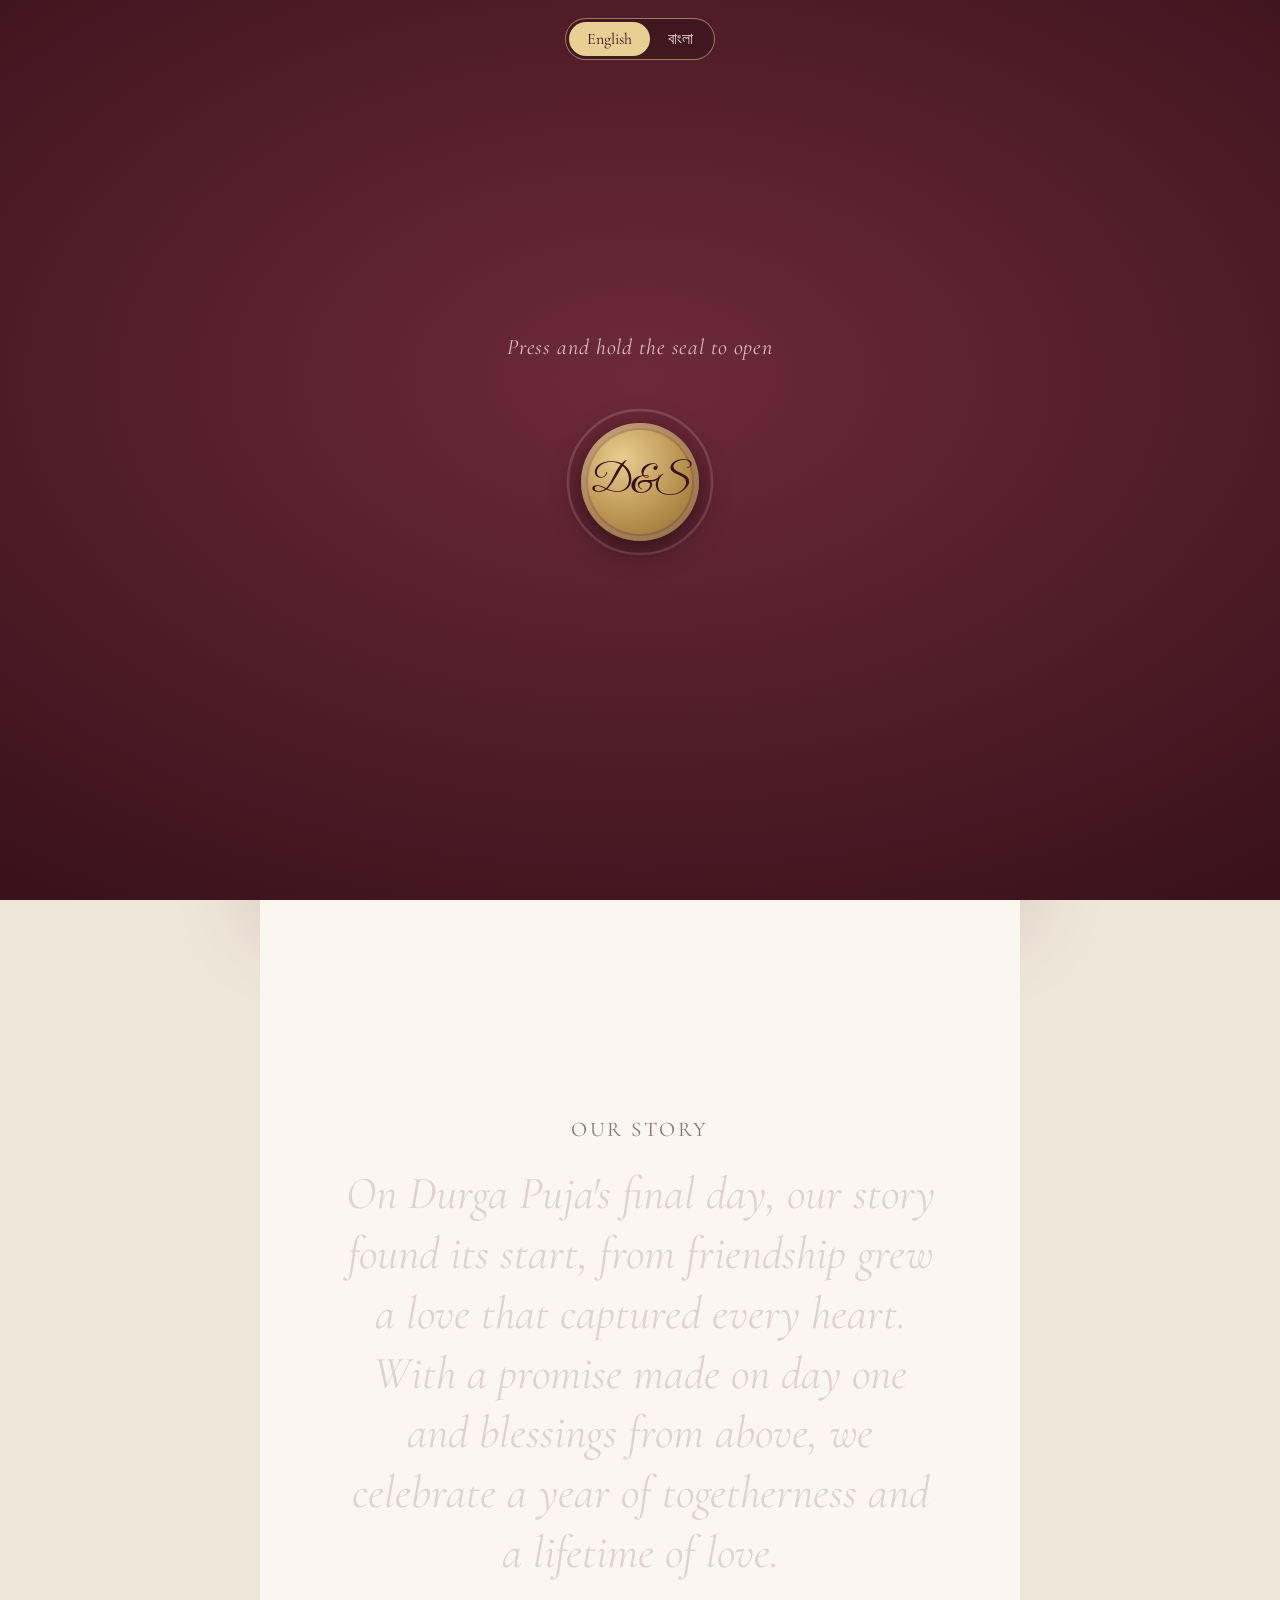
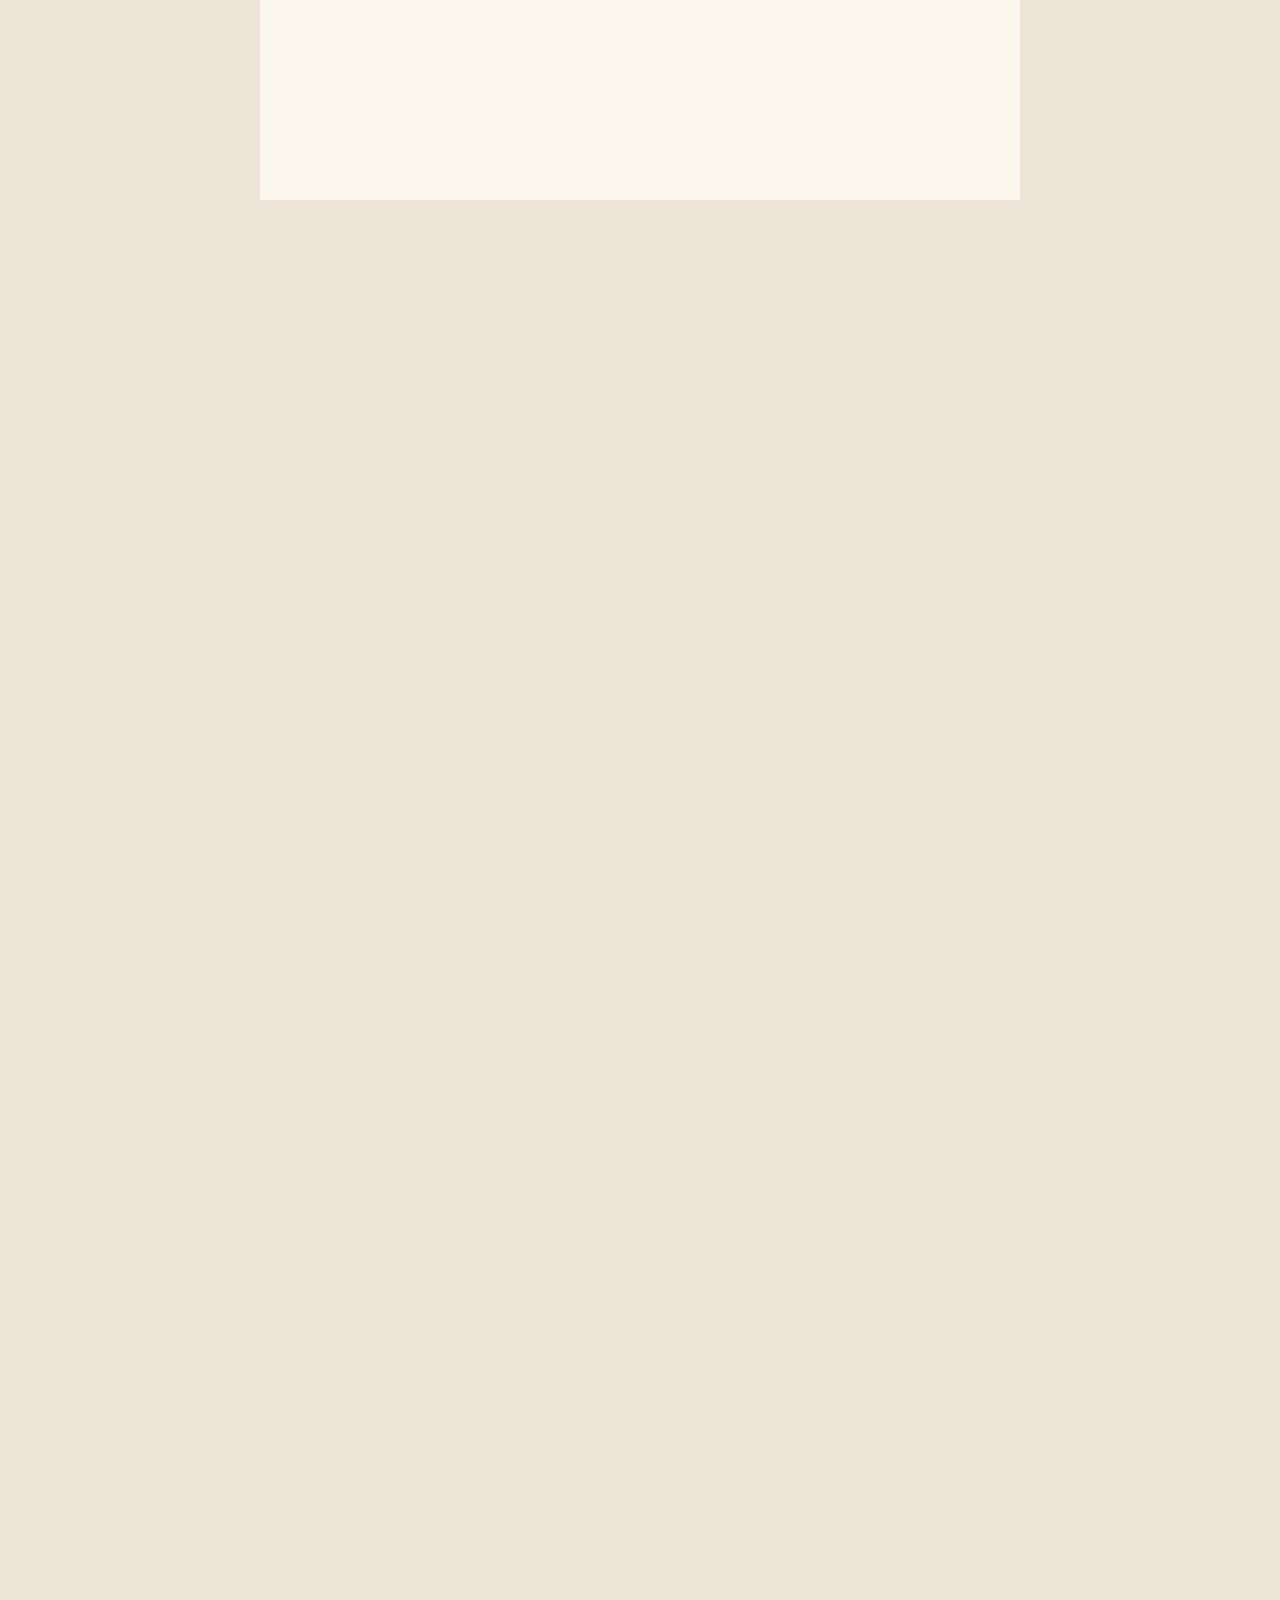
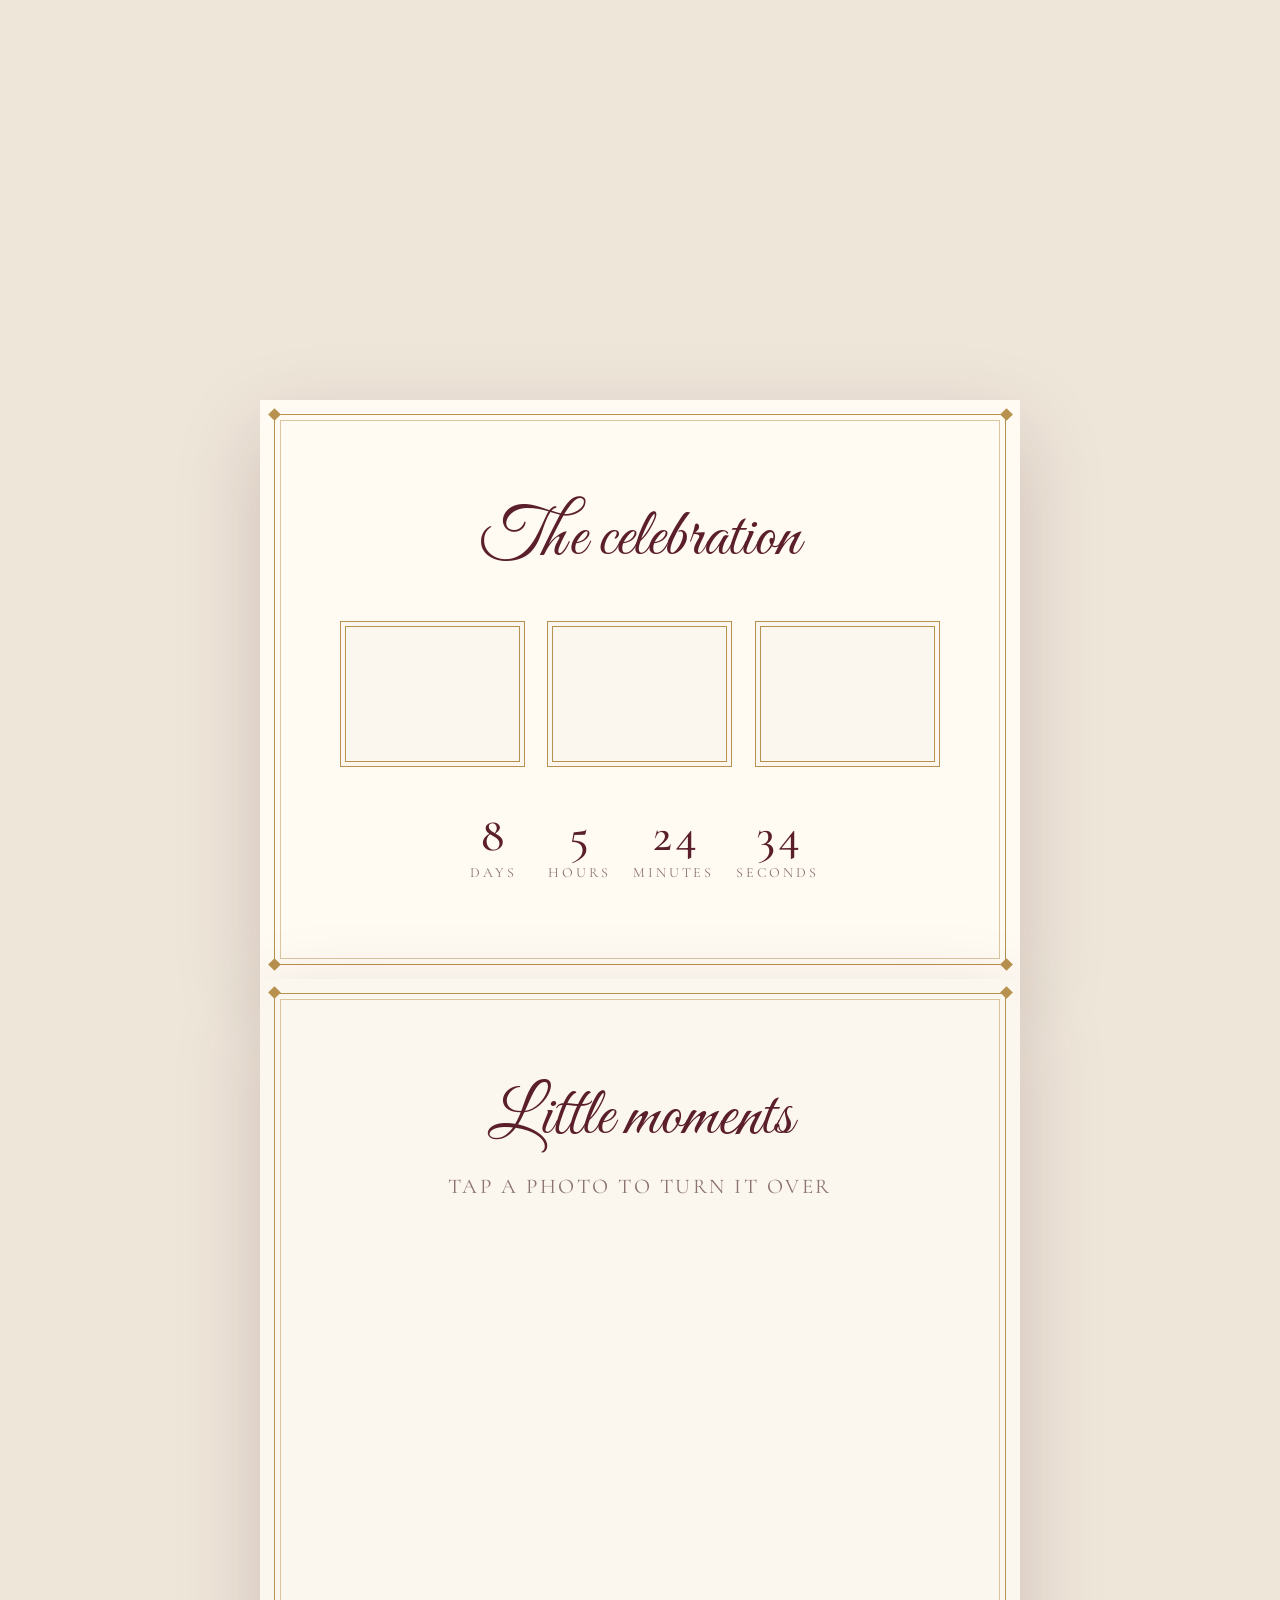
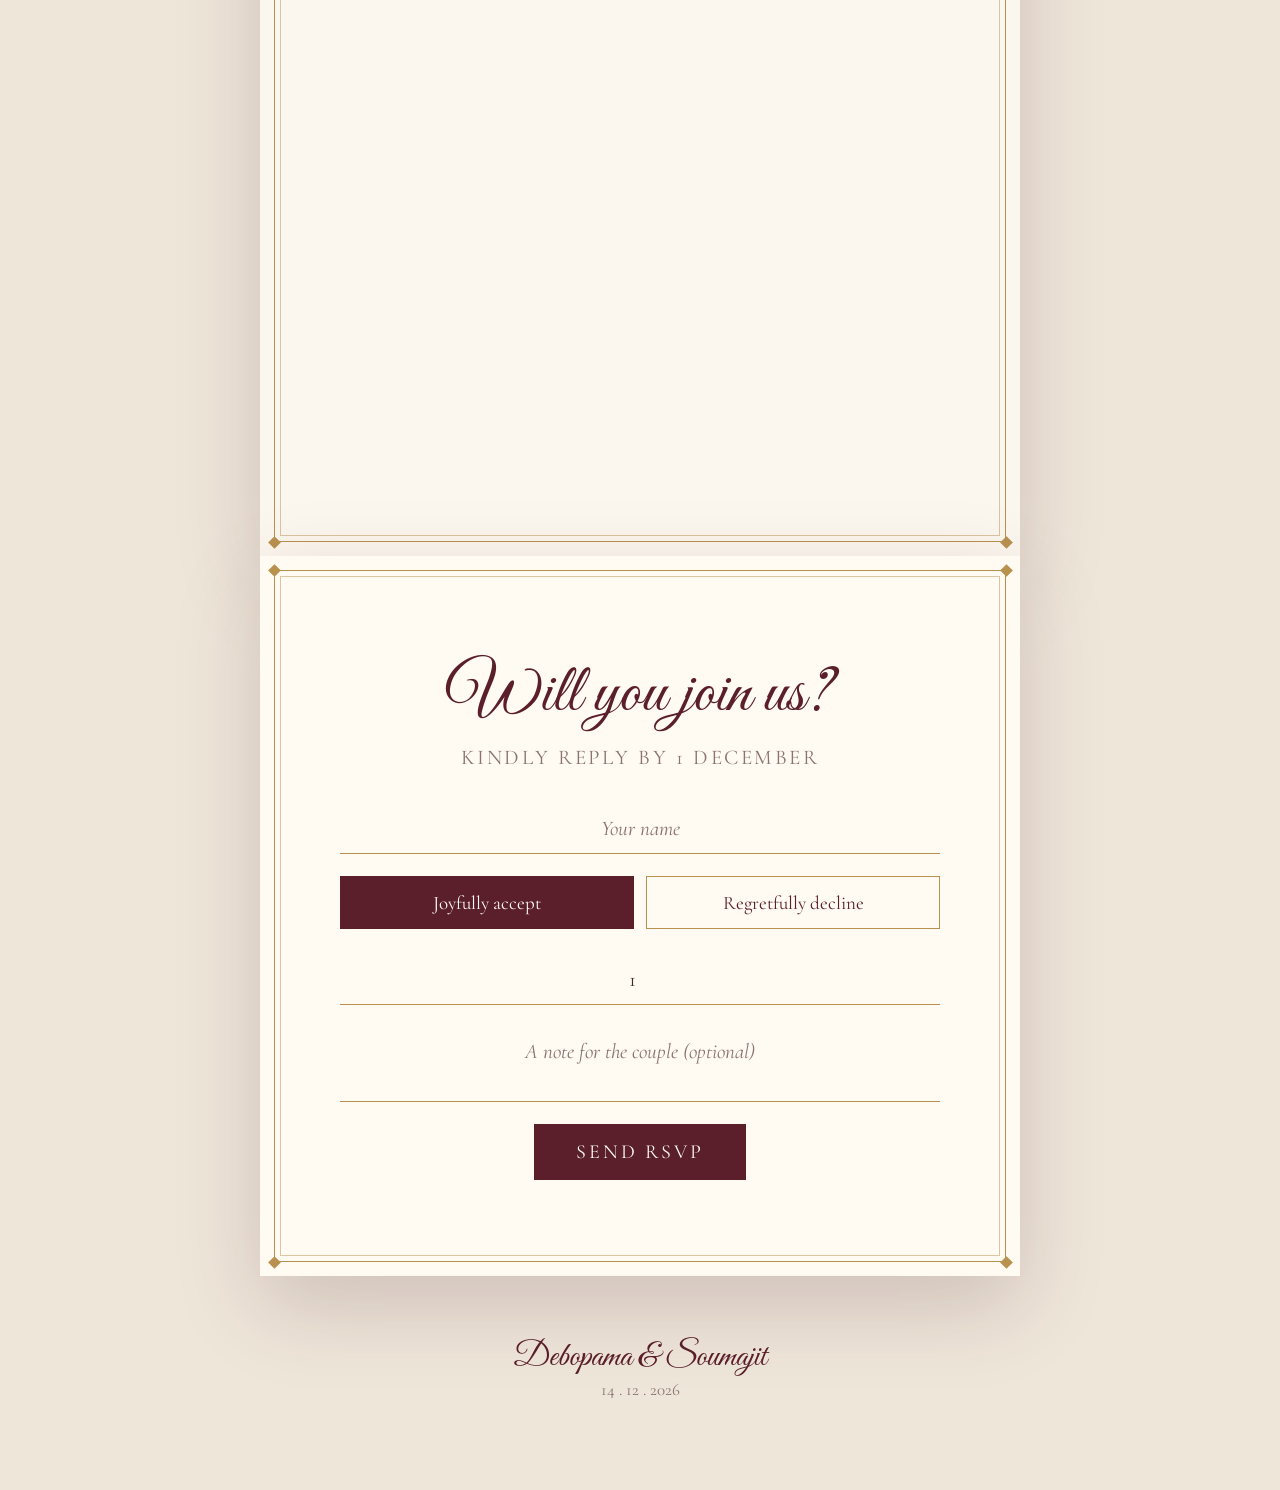
==== commit ed28e928: "Added bengali translation feature" ====
--- a/index.html
+++ b/index.html
@@ -20,16 +20,18 @@
 <div id="open">
   <svg class="threads" id="threads" aria-hidden="true"></svg>
   <div class="cardgrow" id="cardgrow"></div>
+  <div class="langsw" role="group" data-i-aria="langAria" aria-label="Language"><button type="button" data-lang="en" aria-pressed="true">English</button><button type="button" data-lang="bn" aria-pressed="false">বাংলা</button></div>
   <p class="ihint">Press and hold the seal to open</p>
   <div class="sealwrap" id="sealwrap">
     <svg class="ringp" viewBox="0 0 168 168" aria-hidden="true"><circle class="bg" cx="84" cy="84" r="72"/><circle class="fg" cx="84" cy="84" r="72"/></svg>
     <i class="glow"></i><i class="ripple"></i><i class="ripple r2"></i>
-    <button class="seal2" id="seal" aria-label="Press and hold to open the invitation"><span class="half ini">D&amp;S</span></button>
+    <button class="seal2" id="seal" aria-label="Press and hold to open the invitation" data-i-aria="sealAria"><span class="half ini">D&amp;S</span></button>
   </div>
 </div>
 
 <div id="thread" aria-hidden="true"><i class="tl"></i><i class="nd"></i><i class="kn"></i></div>
 <div id="petals" aria-hidden="true"></div>
+<button id="lang" aria-label="Language">বাং</button>
 <button id="theme" aria-label="Switch to dark mode"><svg class="ico-moon" viewBox="0 0 24 24" aria-hidden="true"><path d="M20 14.5A8 8 0 019.5 4 8 8 0 1020 14.5z"/></svg><svg class="ico-sun" viewBox="0 0 24 24" aria-hidden="true"><circle cx="12" cy="12" r="4"/><path d="M12 2v2M12 20v2M2 12h2M20 12h2M4.9 4.9l1.4 1.4M17.7 17.7l1.4 1.4M4.9 19.1l1.4-1.4M17.7 6.3l1.4-1.4"/></svg></button>
 <button id="music" aria-label="Play music"><b></b><b></b><b></b></button>
 
@@ -39,67 +41,69 @@
 
   <svg class="rings" viewBox="0 0 92 56" aria-hidden="true"><circle cx="34" cy="30" r="20" pathLength="1"/><circle cx="58" cy="30" r="20" pathLength="1"/><path d="M34 6l4 5-4 5-4-5z" fill="currentColor" stroke="none"/></svg>
   <p class="greet st" id="greet" hidden style="--d:.3s"></p>
-  <p class="small st" style="--d:.6s">TOGETHER WITH THEIR FAMILIES</p>
-  <h1 class="names st" style="--d:1s"><span data-k="bride">Debopama</span><i>and</i><span data-k="groom">Soumajit</span></h1>
-  <p class="small st" style="--d:1.4s">REQUEST THE PLEASURE OF YOUR COMPANY<br>AT THEIR ENGAGEMENT CEREMONY</p>
+  <p class="small st" style="--d:.6s" data-i="together">Together with their families</p>
+  <h1 class="names st" style="--d:1s"><span data-k="bride">Debopama</span><i data-i="and">and</i><span data-k="groom">Soumajit</span></h1>
+  <p class="small st pre" style="--d:1.4s" data-i="request">Request the pleasure of your company
+at their engagement ceremony</p>
   <div class="rule st" style="--d:1.7s">&#9670;</div>
-  <p class="date st" style="--d:2s" data-k="dateLong">Monday, 14 December 2026</p>
-  <p class="small st" style="--d:2.2s;margin-top:8px"><span data-k="time">6:00 in the evening</span> &middot; <span data-k="city">Kolkata</span></p>
-  <p class="more st" style="--d:2.8s">SCROLL</p>
+  <p class="date st" style="--d:2s" data-k="dateLong">Saturday, 12 December 2026</p>
+  <p class="small st" style="--d:2.2s;margin-top:8px"><span data-k="time">6:30 in the evening</span> &middot; <span data-k="city">Kolkata</span></p>
+  <p class="more st" style="--d:2.8s" data-i="scroll">Scroll</p>
 </section>
 
 <section id="story">
   <div class="stick">
-    <p class="small story-h">OUR STORY</p>
-    <p class="story-p" id="storyP" data-k="story">We met by chance. We stayed by choice. Somewhere between long conversations and quiet mornings, we found home in each other. Now we begin the next chapter, and we would love for you to be part of it.</p>
+    <p class="small story-h" data-i="ourStory">Our story</p>
+    <p class="story-p" id="storyP">We met by chance. We stayed by choice. Somewhere between long conversations and quiet mornings, we found home in each other. Now we begin the next chapter, and we would love for you to be part of it.</p>
   </div>
 </section>
 
 <section class="sheet drawn" id="details">
   <div class="frame" aria-hidden="true"></div><i class="cn tl"></i><i class="cn tr"></i><i class="cn bl"></i><i class="cn br"></i>
-  <h2 class="script st" style="font-size:clamp(44px,10vw,68px)">The celebration</h2>
+  <h2 class="script st" style="font-size:clamp(44px,10vw,68px)" data-i="celebration">The celebration</h2>
   <div class="det">
-    <div class="tcard"><div class="tin flip" style="--d:0s"><h3>DATE</h3><p><span data-k="weekday">Monday</span><em data-k="dateMed">14 December 2026</em></p></div></div>
-    <div class="tcard"><div class="tin flip" style="--d:.15s"><h3>TIME</h3><p><span data-k="timeShort">6:00 PM</span><em>Dinner to follow</em></p></div></div>
-    <div class="tcard"><div class="tin flip" style="--d:.3s"><h3>PLACE</h3><p><span data-k="city">Kolkata</span><em data-k="venue">Lakewood Estate, Community Hall</em></p></div></div>
+    <div class="tcard"><div class="tin flip" style="--d:0s"><h3 data-i="date">Date</h3><p><span data-k="weekday">Saturday</span><em data-k="dateMed">12 December 2026</em></p></div></div>
+    <div class="tcard"><div class="tin flip" style="--d:.15s"><h3 data-i="time">Time</h3><p><span data-k="timeShort">6:30 PM</span><em data-i="dinner">Dinner to follow</em></p></div></div>
+    <div class="tcard"><div class="tin flip" style="--d:.3s"><h3 data-i="place">Place</h3><p><span data-k="city">Kolkata</span><em data-k="venue">Venue to be shared</em></p></div></div>
   </div>
-  <div class="cd" id="cd" aria-label="Countdown to the celebration"><div><b>0</b><span>DAYS</span></div><div><b>0</b><span>HOURS</span></div><div><b>0</b><span>MINUTES</span></div><div><b>0</b><span>SECONDS</span></div></div>
+  <div class="cd" id="cd" aria-label="Countdown to the celebration" data-i-aria="cdAria"><div><b>0</b><span data-i="days">Days</span></div><div><b>0</b><span data-i="hours">Hours</span></div><div><b>0</b><span data-i="minutes">Minutes</span></div><div><b>0</b><span data-i="seconds">Seconds</span></div></div>
 </section>
 
 <section class="sheet drawn" id="gallery" style="background:var(--ivory)">
   <div class="frame" aria-hidden="true"></div><i class="cn tl"></i><i class="cn tr"></i><i class="cn bl"></i><i class="cn br"></i>
-  <h2 class="script st" style="font-size:clamp(44px,10vw,68px)">Little moments</h2>
-  <p class="small st" style="margin-top:14px;--d:.1s">Tap a photo to turn it over</p>
+  <h2 class="script st" style="font-size:clamp(44px,10vw,68px)" data-i="moments">Little moments</h2>
+  <p class="small st" style="margin-top:14px;--d:.1s" data-i="tapPhoto">Tap a photo to turn it over</p>
   <div class="gal-grid">
-    <div class="pol" data-rot="-5"><div class="pf"><div class="front"><div class="ph">Add your photo</div><p>The first hello</p></div><div class="back"><p class="note">Write the story behind this photo.</p></div></div></div>
-    <div class="pol" data-rot="4"><div class="pf"><div class="front"><div class="ph">Add your photo</div><p>Coffee that ran long</p></div><div class="back"><p class="note">Write the story behind this photo.</p></div></div></div>
-    <div class="pol" data-rot="5"><div class="pf"><div class="front"><div class="ph">Add your photo</div><p>The question</p></div><div class="back"><p class="note">Write the story behind this photo.</p></div></div></div>
-    <div class="pol" data-rot="-4"><div class="pf"><div class="front"><div class="ph">Add your photo</div><p>And the yes</p></div><div class="back"><p class="note">Write the story behind this photo.</p></div></div></div>
+    <div class="pol" data-rot="-5"><div class="pf"><div class="front"><div class="ph" data-i="addPhoto">Add your photo</div><p>The first hello</p></div><div class="back"><p class="note">Write the story behind this photo.</p></div></div></div>
+    <div class="pol" data-rot="4"><div class="pf"><div class="front"><div class="ph" data-i="addPhoto">Add your photo</div><p>Coffee that ran long</p></div><div class="back"><p class="note">Write the story behind this photo.</p></div></div></div>
+    <div class="pol" data-rot="5"><div class="pf"><div class="front"><div class="ph" data-i="addPhoto">Add your photo</div><p>The question</p></div><div class="back"><p class="note">Write the story behind this photo.</p></div></div></div>
+    <div class="pol" data-rot="-4"><div class="pf"><div class="front"><div class="ph" data-i="addPhoto">Add your photo</div><p>And the yes</p></div><div class="back"><p class="note">Write the story behind this photo.</p></div></div></div>
   </div>
 </section>
 
 <section class="sheet drawn" id="rsvp">
   <div class="frame" aria-hidden="true"></div><i class="cn tl"></i><i class="cn tr"></i><i class="cn bl"></i><i class="cn br"></i>
-  <h2 class="script st" style="font-size:clamp(44px,10vw,68px)">Will you join us?</h2>
-  <p class="small st" style="margin:8px 0 34px;--d:.1s">Kindly reply by <span data-k="rsvpBy">1 December</span></p>
+  <h2 class="script st" style="font-size:clamp(44px,10vw,68px)" data-i="rsvpTitle">Will you join us?</h2>
+  <p class="small st" id="replyBy" style="margin:8px 0 34px;--d:.1s">Kindly reply by 1 December</p>
   <p class="small" id="seatsNote" hidden style="margin:-14px 0 26px"></p>
   <form id="form" class="st" style="--d:.2s">
-    <input class="field" name="name" required maxlength="80" placeholder="Your name" autocomplete="name">
-    <div class="seg" role="group" aria-label="Attendance">
-      <button type="button" data-v="yes" aria-pressed="true">Joyfully accept</button>
-      <button type="button" data-v="no" aria-pressed="false">Regretfully decline</button>
+    <input class="field" name="name" required maxlength="80" placeholder="Your name" data-i-ph="namePh" autocomplete="name">
+    <div class="seg" role="group" aria-label="Attendance" data-i-aria="attendAria">
+      <button type="button" data-v="yes" aria-pressed="true" data-i="accept">Joyfully accept</button>
+      <button type="button" data-v="no" aria-pressed="false" data-i="decline">Regretfully decline</button>
     </div>
-    <input class="field" id="guests" name="guests" type="number" min="1" max="6" value="1" aria-label="Number of guests">
-    <textarea class="field" name="message" rows="2" maxlength="500" placeholder="A note for the couple (optional)"></textarea>
-    <button class="go" type="submit">SEND RSVP</button>
+    <input class="field" id="guests" name="guests" type="number" min="1" max="6" value="1" aria-label="Number of guests" data-i-aria="guestsAria">
+    <textarea class="field" name="message" rows="2" maxlength="500" placeholder="A note for the couple (optional)" data-i-ph="notePh"></textarea>
+    <button class="go" type="submit" data-i="send">Send RSVP</button>
   </form>
   <div class="thanks" id="thanks"><span class="script">Thank you</span><p id="who"></p><p style="margin-top:10px;color:var(--mute)">We can't wait to celebrate with you.</p></div>
 </section>
 </main>
 
-<footer><span class="script"><span data-k="bride">Debopama</span> &amp; <span data-k="groom">Soumajit</span></span><br><span data-k="dateShort">14 . 12 . 2026</span></footer>
+<footer><span class="script"><span data-k="bride">Debopama</span> &amp; <span data-k="groom">Soumajit</span></span><br><span data-k="dateShort">12 . 12 . 2026</span></footer>
 
 <script src="js/config.js"></script>
+<script src="js/i18n.js"></script>
 <script src="js/main.js"></script>
 </body>
 </html>
--- a/css/styles.css
+++ b/css/styles.css
@@ -86,10 +86,10 @@
 
 /* story */
 #story{height:300vh;max-width:760px;margin:0 auto}
-#story .stick{position:sticky;top:0;height:100vh;height:100svh;display:flex;align-items:center;justify-content:center;padding:0 clamp(26px,7vw,80px);background:var(--ivory);text-align:center}
+#story .stick{position:sticky;top:0;height:100vh;height:100svh;display:flex;flex-direction:column;align-items:center;justify-content:center;padding:0 clamp(26px,7vw,80px);background:var(--ivory);text-align:center}
 .story-p{font-size:clamp(28px,5.6vw,46px);line-height:1.3;font-weight:400;font-style:italic;color:var(--wine)}
 .w{opacity:.16}
-.story-h{position:absolute;top:12%;left:0;right:0}
+.story-h{margin:0 0 22px}
 
 /* details */
 .det{display:grid;grid-template-columns:repeat(3,minmax(0,1fr));gap:clamp(8px,2.4vw,22px);align-items:stretch;margin-top:40px}
@@ -197,4 +197,30 @@
 .pbtn{display:flex;flex-wrap:wrap;gap:10px;justify-content:center;margin-top:20px}
 .pbtn button{padding:10px 16px;border:1px solid var(--gold);background:transparent;color:var(--wine);font:inherit;font-size:16px;cursor:pointer}
 @media (prefers-reduced-motion:reduce){.pass{animation:none}.pf{transition:none}}
-.pass .pa{font-size:15px;color:var(--mute)}+.pass .pa{font-size:15px;color:var(--mute)}
+
+/* ---- language switch + Bengali typography ---- */
+.pre{white-space:pre-line}
+.cd span,.tin h3,.more,.go,.pass small{text-transform:uppercase}
+.langsw{position:absolute;top:calc(18px + env(safe-area-inset-top,0px));left:50%;transform:translateX(-50%);z-index:3;display:flex;padding:3px;border:1px solid rgba(232,207,148,.55);border-radius:999px;background:rgba(0,0,0,.2);transition:opacity .4s}
+.langsw button{border:0;background:transparent;color:#f1d9d4;font:inherit;font-size:16px;padding:7px 18px;border-radius:999px;cursor:pointer;touch-action:manipulation;font-family:"Tiro Bangla","Noto Sans Bengali","Nirmala UI",var(--serif)}
+.langsw button[aria-pressed=true]{background:#e8cf94;color:var(--wine2)}
+.go .langsw{opacity:0;pointer-events:none}
+#lang{position:fixed;right:18px;bottom:calc(126px + env(safe-area-inset-bottom,0px));z-index:30;width:46px;height:46px;border-radius:50%;border:1px solid var(--gold);background:var(--glass);-webkit-backdrop-filter:blur(14px);backdrop-filter:blur(14px);color:var(--wine);font:inherit;font-size:16px;cursor:pointer;display:flex;align-items:center;justify-content:center;opacity:0;transition:opacity 1s;font-family:"Tiro Bangla","Noto Sans Bengali","Nirmala UI",var(--serif)}
+.opened #lang{opacity:1}
+.sad{margin-top:10px;color:var(--mute)}
+html[lang="bn"]{--serif:"Tiro Bangla","Noto Serif Bengali","Noto Sans Bengali","Nirmala UI",Georgia,serif;--script:"Galada","Tiro Bangla","Noto Sans Bengali",cursive}
+html[lang="bn"] body{line-height:1.6}
+html[lang="bn"] .small,html[lang="bn"] .date,html[lang="bn"] .cd span,html[lang="bn"] .tin h3,html[lang="bn"] .more,html[lang="bn"] .go,html[lang="bn"] .pass small,html[lang="bn"] .cdate{letter-spacing:0;text-transform:none}
+html[lang="bn"] .small{font-size:clamp(17px,3.6vw,22px)}
+html[lang="bn"] .names{font-size:clamp(46px,12vw,92px);line-height:1.3}
+html[lang="bn"] h2.script{font-size:clamp(34px,8vw,54px)!important;line-height:1.3}
+html[lang="bn"] .names i{font-style:normal;font-size:.36em}
+html[lang="bn"] .half{font-size:34px}
+html[lang="bn"] .pass b.script{font-size:40px}
+html[lang="bn"] .thanks .script{font-size:44px}
+html[lang="bn"] .pol .note{font-size:21px}
+html[lang="bn"] .pol p{font-size:21px}
+html[lang="bn"] .story-p{line-height:1.5;font-size:clamp(22px,4.6vw,40px)}
+html[lang="bn"] .tin h3{font-size:clamp(13px,2.8vw,17px)}
+html[lang="bn"] .go{font-size:19px}
